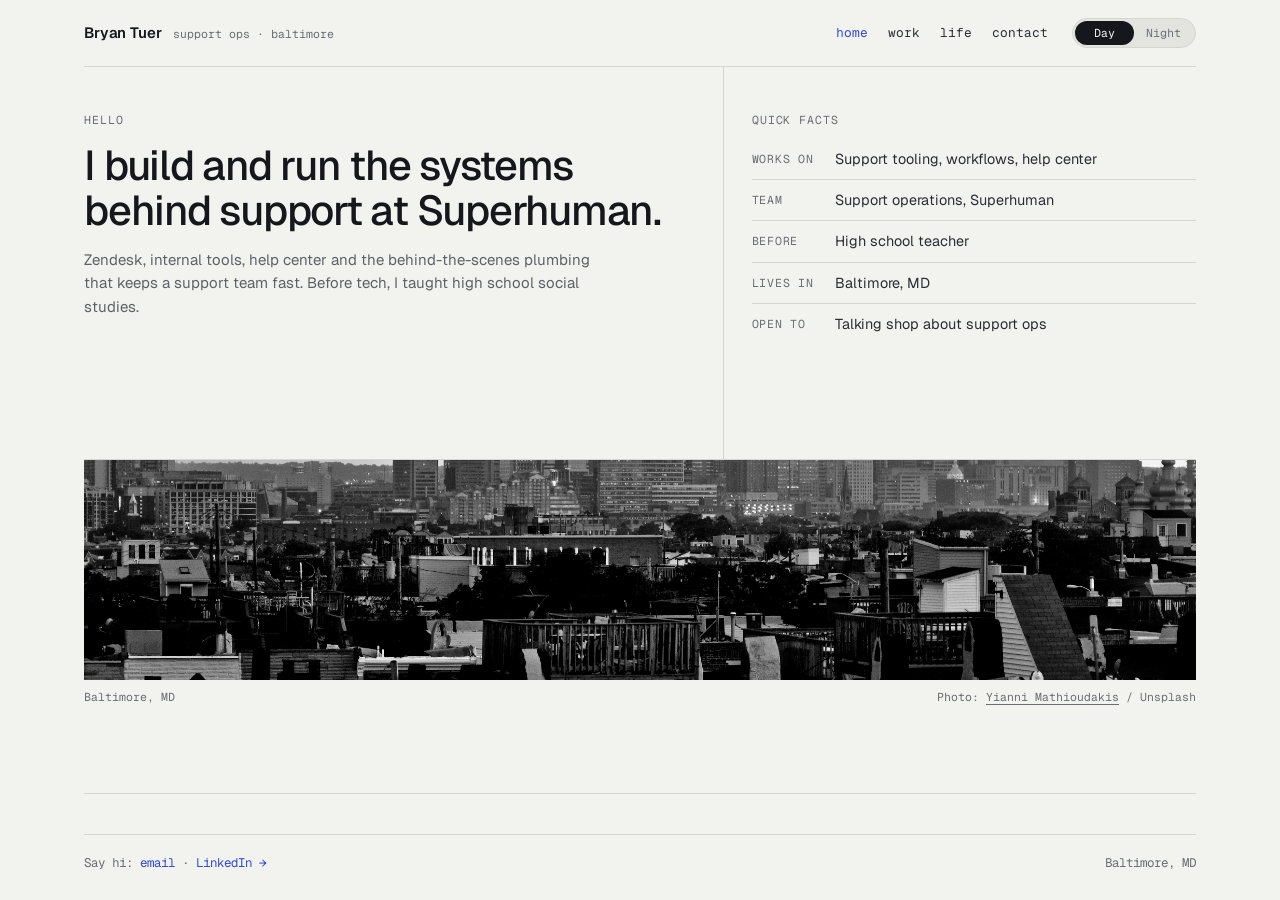
==== index.html @ c00c761a "Redesign site as switchable Day / Night looks Replace the Warm Ink look (cream/maroon/coral, frosted" ====
<!DOCTYPE html>
<html lang="en">
<head>
  <meta charset="UTF-8" />
  <meta name="viewport" content="width=device-width, initial-scale=1.0" />
  <title>Bryan Tuer · Support Operations at Superhuman</title>
  <meta name="description" content="Bryan Tuer builds and runs the systems behind customer support at Superhuman. Former high school teacher, based in Baltimore." />
  <link rel="canonical" href="https://bmtuer.com/" />

  <meta property="og:type" content="website" />
  <meta property="og:site_name" content="Bryan Tuer" />
  <meta property="og:url" content="https://bmtuer.com/" />
  <meta property="og:title" content="Bryan Tuer · Support Operations at Superhuman" />
  <meta property="og:description" content="Bryan Tuer builds and runs the systems behind customer support at Superhuman. Former high school teacher, based in Baltimore." />
  <meta property="og:image" content="https://bmtuer.com/assets/images/hero.jpg" />
  <meta name="twitter:card" content="summary_large_image" />

  <meta name="color-scheme" content="light dark" />
  <!-- Pick Day or Night before first paint: saved choice, else the OS setting. -->
  <script>
    (function () {
      var look = null;
      try { look = localStorage.getItem('bt-look'); } catch (e) {}
      if (look !== 'day' && look !== 'night') {
        look = window.matchMedia && matchMedia('(prefers-color-scheme: dark)').matches ? 'night' : 'day';
      }
      document.documentElement.setAttribute('data-look', look);
    })();
  </script>

  <link rel="icon" type="image/svg+xml" href="assets/favicon.svg" />
  <link rel="preconnect" href="https://fonts.googleapis.com" />
  <link rel="preconnect" href="https://fonts.gstatic.com" crossorigin />
  <link rel="stylesheet" href="https://fonts.googleapis.com/css2?family=Geist:wght@400;500;600&family=Geist+Mono:wght@400;500&family=JetBrains+Mono:wght@400;500;700&display=swap" />
  <link rel="stylesheet" href="css/style.css" />
</head>
<body>
  <div class="page">
    <header class="nav">
      <a class="brand" href="index.html">Bryan Tuer <small>support ops · baltimore</small></a>
      <div class="nav-right">
        <nav aria-label="Pages"><ul class="nav-links">
          <li><a href="index.html" class="nav-link" data-text="home" aria-current="page">home</a></li>
          <li><a href="work.html" class="nav-link" data-text="work">work</a></li>
          <li><a href="life.html" class="nav-link" data-text="life">life</a></li>
          <li><a href="contact.html" class="nav-link" data-text="contact">contact</a></li>
        </ul></nav>
        <button class="look-switch" type="button" role="switch" aria-checked="false" aria-label="Night look">
          <span class="look-day" aria-hidden="true">Day</span><span class="look-night" aria-hidden="true">Night</span>
        </button>
      </div>
    </header>

    <main class="hero">
      <div class="intro">
        <p class="label">Hello</p>
        <h1 class="statement">I build and run the systems behind support at Superhuman.<span class="cursor" aria-hidden="true"></span></h1>
        <p class="sub">Zendesk, internal tools, help center and the behind-the-scenes plumbing that keeps a support team fast. Before tech, I taught high school social studies.</p>
      </div>

      <section class="facts" aria-labelledby="facts-label">
        <h2 class="label" id="facts-label">Quick facts</h2>
        <dl>
          <dt>Works on</dt><dd>Support tooling, workflows, help center</dd>
          <dt>Team</dt><dd>Support operations, Superhuman</dd>
          <dt>Before</dt><dd>High school teacher</dd>
          <dt>Lives in</dt><dd>Baltimore, MD</dd>
          <dt>Open to</dt><dd>Talking shop about support ops</dd>
        </dl>
      </section>

      <figure class="hero-photo">
        <div class="pic">
          <img src="assets/images/hero.jpg" alt="Baltimore rowhomes and skyline at dusk" />
          <canvas class="dither" data-src="assets/images/hero.jpg" data-y="0.62" width="340" height="300" aria-hidden="true"></canvas>
        </div>
        <figcaption>
          <span>Baltimore, MD</span>
          <span>Photo: <a href="https://unsplash.com/photos/a-view-of-a-city-skyline-at-sunset-XRwb892hC5U" target="_blank" rel="noopener">Yianni Mathioudakis</a> / Unsplash</span>
        </figcaption>
      </figure>
    </main>

    <footer class="footer">
      <span>Say hi: <a href="mailto:bmtuer@gmail.com">email</a> · <a href="https://www.linkedin.com/in/bryantuer/" target="_blank" rel="noopener">LinkedIn →</a></span>
      <span>Baltimore, MD</span>
    </footer>
  </div>

  <script src="js/main.js"></script>
</body>
</html>
---- css/style.css ----
/* ═══════════════════════════════════════════════════════════════
   bmtuer.com — Day / Night

   One set of HTML, two looks, picked by `data-look` on <html>:
   - Day   (default): spec sheet. Geist, graphite on off-white,
                      hairline grid, cobalt accent, grayscale photos.
   - Night:           terminal look. JetBrains Mono, dark ground,
                      amber accent, bordered panels, dithered photos.

   The look is set before first paint by the inline script in each
   page's <head>, and flipped by the Day / Night switch (js/main.js).
   Everything reads from the tokens below; look-specific *structure*
   lives in the [data-look="night"] overrides next to each component.
   ═══════════════════════════════════════════════════════════════ */

/* ── Tokens: Day ── */
:root {
  --bg: #F2F2EF;
  --surface: transparent;   /* panel fill (Night only) */
  --ink: #15171C;           /* headings, strongest text */
  --text: #2A2D33;          /* body text */
  --soft: #5E6168;          /* secondary text */
  --mute: #6A6D74;          /* labels, metadata */
  --line: #D6D6D1;          /* hairlines, borders */
  --acc: #2F4BD8;           /* accent: links, current page, "current" chip */
  --acc-ink: #FFFFFF;       /* text on accent fills */
  --key: #6A6D74;           /* quick-facts keys */
  --chip: #E4E4DF;          /* chip/switch fill */
  --good: #2E9E5B;
  --bad: #C0392B;
  --photo-bg: #0B0C10;

  --f-display: 'Geist', system-ui, -apple-system, 'Segoe UI', sans-serif;
  --f-body: 'Geist', system-ui, -apple-system, 'Segoe UI', sans-serif;
  --f-mono: 'Geist Mono', ui-monospace, Menlo, Consolas, monospace;

  --radius: 0px;
  --gap: 0px;               /* grid gap: Day uses hairlines, Night uses space */
  --statement-weight: 500;
  --statement-track: -0.03em;
}

/* ── Tokens: Night ── */
:root[data-look="night"] {
  --bg: #0F1115;
  --surface: #151820;
  --ink: #F1F3F6;
  --text: #D5D9E0;
  --soft: #A3AAB6;
  --mute: #6F7682;
  --line: #262A33;
  --acc: #E8B04B;
  --acc-ink: #0F1115;
  --key: #86A8F4;
  --chip: #1E222B;
  --good: #6FCF97;
  --bad: #F08A7E;

  --f-display: 'JetBrains Mono', ui-monospace, Menlo, Consolas, monospace;
  --f-body: 'JetBrains Mono', ui-monospace, Menlo, Consolas, monospace;
  --f-mono: 'JetBrains Mono', ui-monospace, Menlo, Consolas, monospace;

  --radius: 4px;
  --gap: 12px;
  --statement-weight: 700;
  --statement-track: -0.02em;
  color-scheme: dark;
}

/* No-JS fallback: colors follow the OS setting (structure stays Day) */
@media (prefers-color-scheme: dark) {
  :root:not([data-look]) {
    --bg: #0F1115; --ink: #F1F3F6; --text: #D5D9E0; --soft: #A3AAB6; --mute: #6F7682;
    --line: #262A33; --acc: #E8B04B; --chip: #1E222B;
    color-scheme: dark;
  }
}

/* ── Page transitions (cross-document View Transitions) ── */
@view-transition { navigation: auto; }

::view-transition-group(*) {
  animation-duration: 0.5s;
  animation-timing-function: cubic-bezier(0.4, 0, 0.2, 1);
}
::view-transition-old(*),
::view-transition-new(*) {
  animation-duration: 0.4s;
  height: 100%;
  object-fit: cover;
}

/* ── Reset ── */
*, *::before, *::after { margin: 0; padding: 0; box-sizing: border-box; }

html { font-size: 16px; -webkit-text-size-adjust: 100%; }

body {
  background: var(--bg);
  color: var(--text);
  font-family: var(--f-body);
  font-size: 15px;
  line-height: 1.55;
  -webkit-font-smoothing: antialiased;
}

a { color: inherit; }
img { max-width: 100%; display: block; }
button, input, textarea { font: inherit; color: inherit; }
:focus-visible { outline: 2px solid var(--acc); outline-offset: 2px; }

/* ── Page shell ── */
.page {
  max-width: 1160px;
  min-height: 100vh;
  margin: 0 auto;
  padding-inline: 24px;
  display: flex;
  flex-direction: column;
}
.page > main { flex: 1; }

/* ── Labels (section eyebrows) ── */
.label {
  font-family: var(--f-mono);
  font-size: 0.72rem;
  font-weight: 400;
  text-transform: uppercase;
  letter-spacing: 0.08em;
  color: var(--mute);
  display: flex;
  align-items: center;
  gap: 8px;
}
.label .meta { text-transform: none; letter-spacing: 0.02em; }
[data-look="night"] .label { color: var(--acc); }
[data-look="night"] .label::before { content: ''; width: 7px; height: 7px; background: var(--acc); flex: none; }
[data-look="night"] .label .meta { color: var(--mute); }

/* ── Nav ── */
.nav {
  display: flex;
  align-items: center;
  justify-content: space-between;
  gap: 12px 16px;
  flex-wrap: wrap;
  padding-block: 18px;
  border-bottom: 1px solid var(--line);
  view-transition-name: nav;
}
.brand {
  font-family: var(--f-display);
  font-weight: 600;
  color: var(--ink);
  text-decoration: none;
  letter-spacing: -0.01em;
  white-space: nowrap;
}
.brand small {
  font-family: var(--f-mono);
  font-weight: 400;
  font-size: 0.72rem;
  color: var(--mute);
  margin-left: 8px;
  letter-spacing: 0;
}
.nav-right { display: flex; align-items: center; gap: 12px 24px; flex-wrap: wrap; }
.nav-links { display: flex; gap: 20px; list-style: none; font-family: var(--f-mono); font-size: 0.8rem; }
.nav-link { text-decoration: none; color: var(--text); }
.nav-link:hover { color: var(--acc); }
.nav-link[aria-current] { color: var(--acc); }
[data-look="night"] .nav-link { color: var(--mute); }
[data-look="night"] .nav-link:hover,
[data-look="night"] .nav-link[aria-current] { color: var(--acc); }
[data-look="night"] .nav-link[aria-current]::before { content: '> '; }

/* Day / Night switch */
.look-switch {
  position: relative;
  display: inline-grid;
  grid-template-columns: 1fr 1fr;
  border: 1px solid var(--line);
  border-radius: 999px;
  padding: 2px;
  background: var(--chip);
  font-family: var(--f-mono);
  font-size: 0.72rem;
  color: var(--mute);
  cursor: pointer;
}
.look-switch span { position: relative; z-index: 1; padding: 3px 12px; text-align: center; transition: color 0.25s ease; }
.look-switch::before {
  content: '';
  position: absolute;
  top: 2px;
  bottom: 2px;
  left: 2px;
  width: calc(50% - 2px);
  border-radius: 999px;
  background: var(--ink);
  transition: transform 0.35s cubic-bezier(0.4, 0, 0.2, 1), background 0.35s ease;
}
[data-look="night"] .look-switch::before { transform: translateX(100%); background: var(--acc); }
:root:not([data-look="night"]) .look-switch .look-day { color: var(--bg); }
[data-look="night"] .look-switch .look-night { color: var(--acc-ink); }

/* ── Shared type ── */
.statement {
  font-family: var(--f-display);
  font-size: clamp(1.6rem, 3.3vw, 2.6rem);
  line-height: 1.1;
  font-weight: var(--statement-weight);
  letter-spacing: var(--statement-track);
  color: var(--ink);
  text-wrap: balance;
}
.lede {
  font-family: var(--f-display);
  font-size: clamp(1.25rem, 2.4vw, 1.75rem);
  line-height: 1.2;
  font-weight: var(--statement-weight);
  letter-spacing: var(--statement-track);
  color: var(--ink);
  max-width: 34ch;
  text-wrap: balance;
}
.sub { color: var(--soft); max-width: 52ch; }

/* Blinking cursor: Night only */
.cursor {
  display: none;
  width: 0.55em;
  height: 0.9em;
  background: var(--acc);
  vertical-align: -0.08em;
  margin-left: 6px;
  animation: blink 1.1s steps(1) infinite;
}
[data-look="night"] .cursor { display: inline-block; }
@keyframes blink { 50% { opacity: 0; } }

/* ── Inner page header ── */
.page-head { padding-block: 40px 28px; display: grid; gap: 12px; }

/* ── Photos: grayscale (Day) / dithered (Night), real on hover ── */
.pic { position: relative; overflow: hidden; background: var(--photo-bg); aspect-ratio: 4 / 3; }
.pic img,
.pic canvas {
  position: absolute;
  inset: 0;
  width: 100%;
  height: 100%;
  object-fit: cover;
}
.pic img { filter: grayscale(1) contrast(1.05); transition: filter 0.3s ease; }
.pic canvas { image-rendering: pixelated; opacity: 0; transition: opacity 0.35s ease; }
.reveal:hover .pic img,
.reveal:focus-visible .pic img { filter: none; }
[data-look="night"] .pic img { filter: none; }
[data-look="night"] .pic canvas { opacity: 1; }
[data-look="night"] .reveal:hover .pic canvas,
[data-look="night"] .reveal:focus-visible .pic canvas { opacity: 0; }

/* ═══════════ Home ═══════════ */
.hero {
  display: grid;
  grid-template-columns: 1.35fr 1fr;
  grid-template-areas: "intro facts" "photo photo";
  border-bottom: 1px solid var(--line);
}
[data-look="night"] .hero {
  grid-template-columns: 1.1fr 1fr;
  grid-template-areas: "intro photo" "facts photo";
  grid-template-rows: auto 1fr; /* intro hugs its content; facts sits right under it */
}

.intro {
  grid-area: intro;
  padding: 44px 28px 36px 0;
  display: grid;
  gap: 14px;
  align-content: start;
  view-transition-name: intro;
}
[data-look="night"] .intro { padding: 40px 28px 12px 0; }

.facts {
  grid-area: facts;
  padding: 44px 0 36px 28px;
  border-left: 1px solid var(--line);
  display: grid;
  gap: 10px;
  align-content: start;
  view-transition-name: facts;
}
[data-look="night"] .facts { border-left: 0; padding: 12px 28px 40px 0; }

.facts dl { display: grid; grid-template-columns: max-content 1fr; font-size: 0.9rem; }
.facts dt,
.facts dd { padding: 9px 0; border-bottom: 1px solid var(--line); }
.facts dt {
  font-family: var(--f-mono);
  font-size: 0.72rem;
  text-transform: uppercase;
  letter-spacing: 0.06em;
  color: var(--key);
  padding-right: 22px;
  padding-top: 11px;
}
.facts dd { color: var(--text); }
.facts dt:last-of-type,
.facts dd:last-of-type { border-bottom: 0; }
[data-look="night"] .facts dl { gap: 3px 18px; }
[data-look="night"] .facts dt,
[data-look="night"] .facts dd { border: 0; padding: 0; }
[data-look="night"] .facts dt { text-transform: none; font-size: 0.9rem; letter-spacing: 0; }
[data-look="night"] .facts dd { color: var(--soft); }

.hero-photo {
  grid-area: photo;
  border-top: 1px solid var(--line);
  view-transition-name: photo;
}
.hero-photo .pic { aspect-ratio: auto; height: 220px; }
.hero-photo .pic img,
.hero-photo .pic canvas { object-position: center 62%; }
.hero-photo figcaption {
  display: flex;
  justify-content: space-between;
  gap: 4px 12px;
  flex-wrap: wrap;
  padding: 8px 0;
  font-family: var(--f-mono);
  font-size: 0.72rem;
  color: var(--mute);
}
.hero-photo figcaption a { color: inherit; text-underline-offset: 3px; }
[data-look="night"] .hero-photo {
  border-top: 0;
  border-left: 1px solid var(--line);
  display: flex;
  flex-direction: column;
}
[data-look="night"] .hero-photo .pic { height: auto; flex: 1; min-height: 320px; }
[data-look="night"] .hero-photo figcaption { padding: 8px 12px; }

/* ═══════════ Work ═══════════ */
.track {
  display: grid;
  grid-auto-flow: column;
  grid-auto-columns: minmax(220px, 1fr);
  gap: var(--gap);
  overflow-x: auto;
  scrollbar-width: thin;
  scrollbar-color: var(--line) transparent;
  border-top: 1px solid var(--line);
  border-bottom: 1px solid var(--line);
  cursor: grab;
}
.track.is-dragging { cursor: grabbing; user-select: none; }
[data-look="night"] .track { border: 0; padding-bottom: 6px; }

.job {
  padding: 18px 20px 24px;
  border-right: 1px solid var(--line);
  display: grid;
  gap: 4px;
  align-content: start;
}
.job:first-child { padding-left: 0; }
.job:last-child { border-right: 0; }
.job header {
  display: flex;
  align-items: center;
  gap: 8px;
  font-family: var(--f-mono);
  font-size: 0.75rem;
  color: var(--mute);
  font-variant-numeric: tabular-nums;
  margin-bottom: 4px;
}
.job .now { color: var(--acc); border: 1px solid currentColor; border-radius: 3px; padding: 0 5px; font-size: 0.68rem; }
.job h2 { font-family: var(--f-display); font-weight: 500; font-size: 1rem; line-height: 1.28; color: var(--ink); }
.job .co { font-size: 0.8rem; color: var(--mute); }
.job p { margin-top: 4px; font-size: 0.86rem; color: var(--soft); line-height: 1.5; }

[data-look="night"] .job { padding: 0; gap: 0; border: 1px solid var(--line); border-radius: var(--radius); background: var(--surface); }
[data-look="night"] .job header { justify-content: space-between; padding: 6px 10px; border-bottom: 1px solid var(--line); margin: 0; }
[data-look="night"] .job .yr { color: var(--acc); }
[data-look="night"] .job .now { color: var(--good); border: 0; padding: 0; }
[data-look="night"] .job .now::before { content: '● '; }
[data-look="night"] .job h2 { padding: 10px 12px 0; font-size: 0.92rem; }
[data-look="night"] .job .co { padding: 2px 12px 0; color: var(--key); font-size: 0.78rem; }
[data-look="night"] .job p { padding: 6px 12px 14px; font-size: 0.8rem; }

/* ═══════════ Life ═══════════ */
.life-grid {
  display: grid;
  grid-template-columns: repeat(4, 1fr);
  /* Day: the 1px gap over a line-colored background draws the hairlines,
     so borders never depend on which cell ends a row. */
  gap: 1px;
  background: var(--line);
  border-block: 1px solid var(--line);
}
[data-look="night"] .life-grid { gap: var(--gap); background: transparent; border: 0; }

.cell { display: flex; flex-direction: column; background: var(--bg); }
.cell.wide { grid-column: span 2; }
[data-look="night"] .cell { background: var(--surface); border: 1px solid var(--line); border-radius: var(--radius); overflow: hidden; }

.pic-pair { display: grid; grid-template-columns: 1fr 1fr; gap: 1px; background: var(--line); }
[data-look="night"] .pic-pair { gap: var(--gap); background: transparent; }
.cell-text { padding: 12px 16px 16px; }
.cell h2 { font-family: var(--f-display); font-size: 0.95rem; font-weight: 500; color: var(--ink); }
.cell p { margin-top: 2px; font-size: 0.82rem; color: var(--soft); }
.cell-link { display: inline-block; margin-top: 6px; color: var(--acc); text-decoration: none; font-family: var(--f-mono); font-size: 0.76rem; }
.cell-link:hover { text-decoration: underline; text-underline-offset: 3px; }
.chips { list-style: none; display: flex; flex-wrap: wrap; gap: 4px 6px; margin-top: 8px; }
.chips li { font-family: var(--f-mono); font-size: 0.72rem; background: var(--chip); color: var(--text); padding: 1px 7px; border-radius: 3px; }

/* ═══════════ Contact ═══════════ */
.contact { display: grid; grid-template-columns: 1fr 1.3fr; gap: 0 48px; border-top: 1px solid var(--line); padding-top: 28px; }
[data-look="night"] .contact { border-top: 0; padding-top: 0; }

.direct { display: grid; gap: 10px; align-content: start; }
.direct ul { list-style: none; }
.direct a {
  display: flex;
  justify-content: space-between;
  align-items: baseline;
  gap: 12px;
  padding: 12px 0;
  border-bottom: 1px solid var(--line);
  text-decoration: none;
  color: var(--ink);
}
.direct a span { font-family: var(--f-mono); font-size: 0.78rem; color: var(--mute); overflow-wrap: anywhere; text-align: right; }
.direct a:hover span { color: var(--acc); }

.sec-label { margin-bottom: 14px; }
.note-form { display: grid; gap: 14px; align-content: start; }
.field { display: grid; gap: 6px; }
.field label { font-family: var(--f-mono); font-size: 0.72rem; text-transform: uppercase; letter-spacing: 0.06em; color: var(--key); }
[data-look="night"] .field label { text-transform: none; letter-spacing: 0; font-size: 0.82rem; }
.field input,
.field textarea {
  width: 100%;
  padding: 10px 12px;
  background: transparent;
  border: 1px solid var(--line);
  border-radius: var(--radius);
  color: var(--ink);
  font-size: 0.92rem;
}
.field textarea { resize: vertical; min-height: 120px; }
.field input::placeholder,
.field textarea::placeholder { color: var(--mute); }
.field input:focus,
.field textarea:focus { outline: none; border-color: var(--acc); }
[data-look="night"] .field input,
[data-look="night"] .field textarea { background: var(--surface); }

.btn {
  justify-self: start;
  padding: 10px 18px;
  border: 0;
  border-radius: var(--radius);
  background: var(--ink);
  color: var(--bg);
  font-family: var(--f-mono);
  font-size: 0.82rem;
  cursor: pointer;
  transition: transform 0.15s ease;
}
.btn:hover { transform: translateY(-1px); }
[data-look="night"] .btn { background: var(--acc); color: var(--acc-ink); }

/* Toast (contact form result) */
.toast {
  position: fixed;
  left: 50%;
  bottom: 24px;
  transform: translate(-50%, 12px);
  max-width: calc(100% - 32px);
  padding: 10px 16px;
  border: 1px solid var(--line);
  border-left: 3px solid var(--good);
  border-radius: var(--radius);
  background: var(--bg);
  color: var(--ink);
  font-family: var(--f-mono);
  font-size: 0.82rem;
  box-shadow: 0 8px 24px rgba(0, 0, 0, 0.18);
  opacity: 0;
  transition: opacity 0.25s ease, transform 0.25s ease;
  z-index: 50;
}
.toast-error { border-left-color: var(--bad); }
.toast-visible { opacity: 1; transform: translate(-50%, 0); }

/* ── Section heads (Home/Life secondary sections) ── */
.sec-head { padding-block: 28px 14px; }

/* ── Footer ── */
.footer {
  display: flex;
  justify-content: space-between;
  gap: 8px 16px;
  flex-wrap: wrap;
  margin-top: 40px;
  padding-block: 18px 28px;
  border-top: 1px solid var(--line);
  font-family: var(--f-mono);
  font-size: 0.78rem;
  color: var(--mute);
}
.footer a { color: var(--acc); text-decoration: none; }
.footer a:hover { text-decoration: underline; text-underline-offset: 3px; }

/* ═══════════ Responsive ═══════════ */
@media (max-width: 760px) {
  .page { padding-inline: 16px; }

  /* Nav: name + switch on one row, page links on the next */
  .nav-right { display: contents; }
  .look-switch { order: 2; }
  .nav nav { order: 3; width: 100%; }

  .hero,
  [data-look="night"] .hero { grid-template-columns: 1fr; grid-template-rows: none; grid-template-areas: "intro" "facts" "photo"; }
  .intro,
  [data-look="night"] .intro { padding: 28px 0 16px; }
  .facts,
  [data-look="night"] .facts { border-left: 0; padding: 0 0 24px; }
  [data-look="night"] .hero-photo { border-left: 0; }
  [data-look="night"] .hero-photo .pic { min-height: 240px; }
  [data-look="night"] .hero-photo figcaption { padding-inline: 0; }

  .page-head { padding-block: 28px 20px; }

  .life-grid { grid-template-columns: 1fr 1fr; }

  .contact { grid-template-columns: 1fr; gap: 32px; }
}

@media (max-width: 420px) {
  .brand small { display: none; }
  .nav-links { gap: 14px; }
}

@media (prefers-reduced-motion: reduce) {
  .cursor { animation: none; }
  .pic img, .pic canvas, .look-switch::before, .look-switch span, .btn, .toast { transition: none; }
  ::view-transition-group(*),
  ::view-transition-old(*),
  ::view-transition-new(*) { animation: none !important; }
}
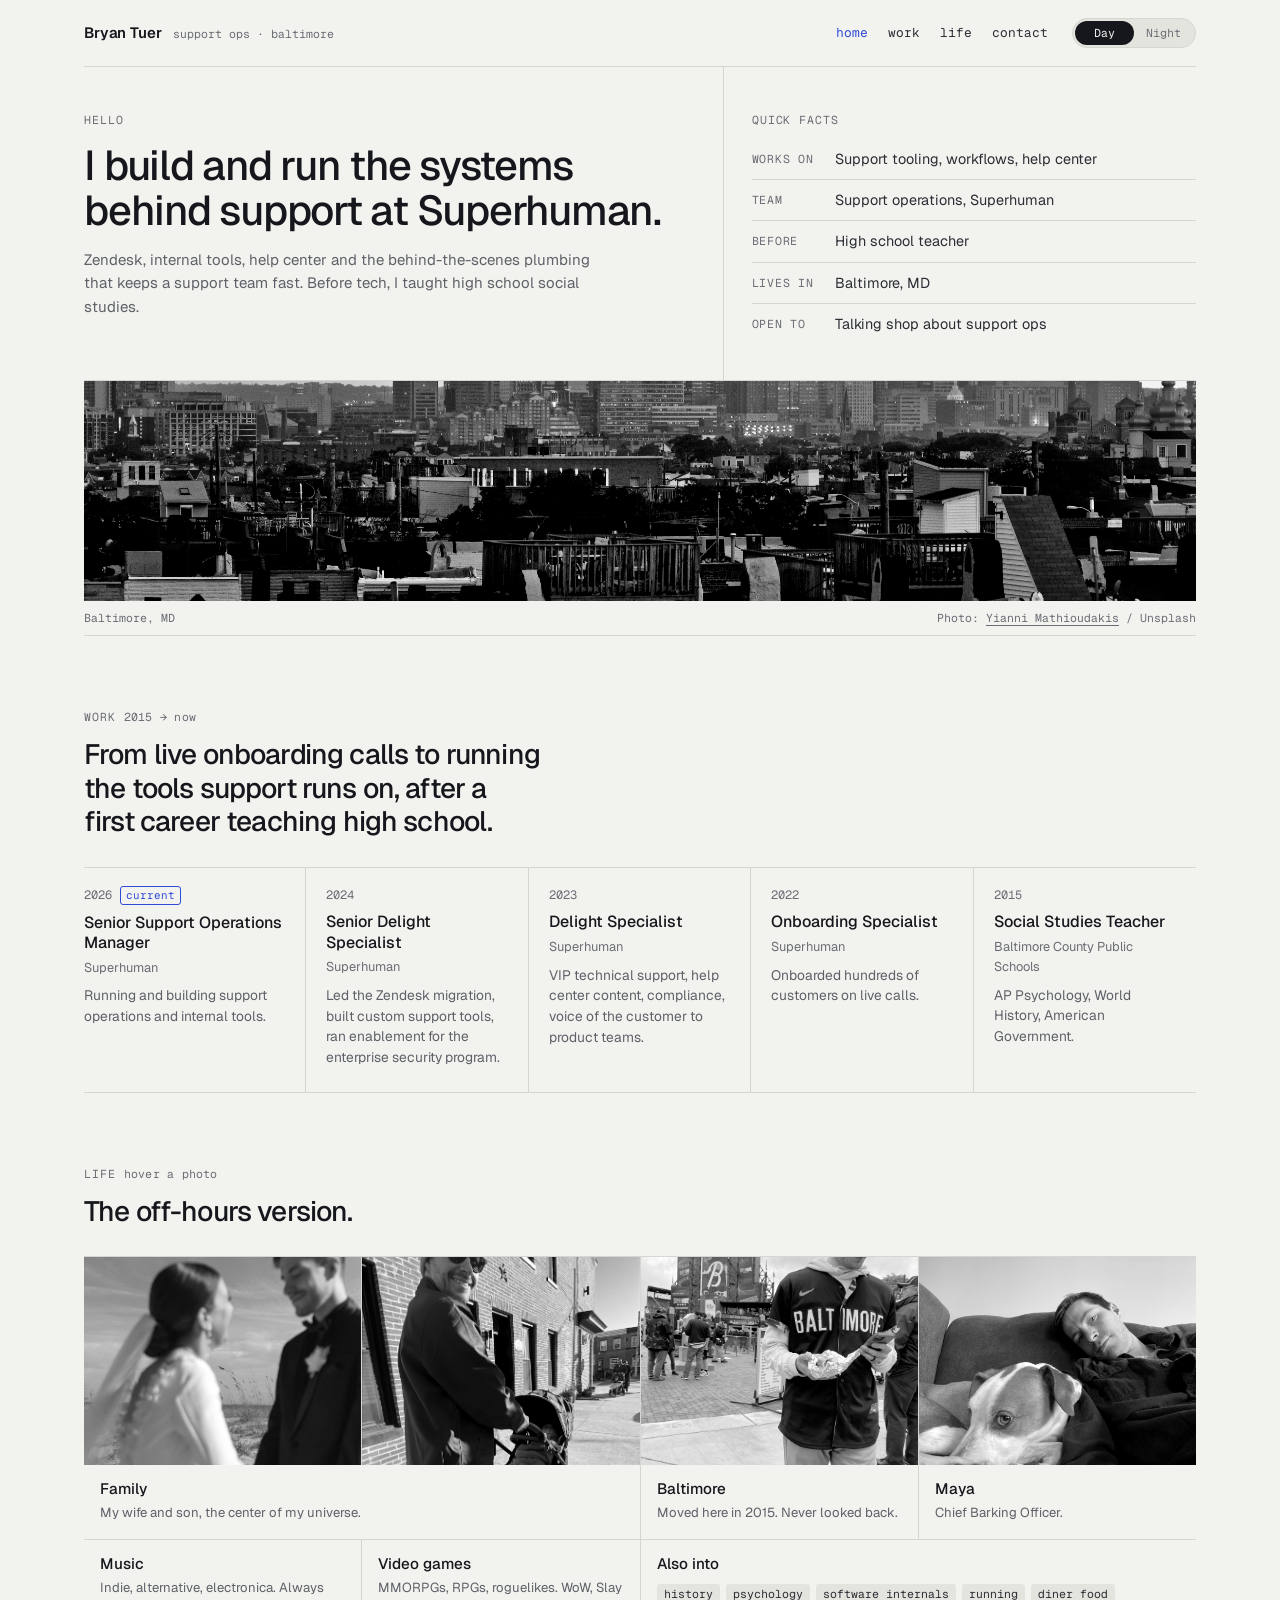
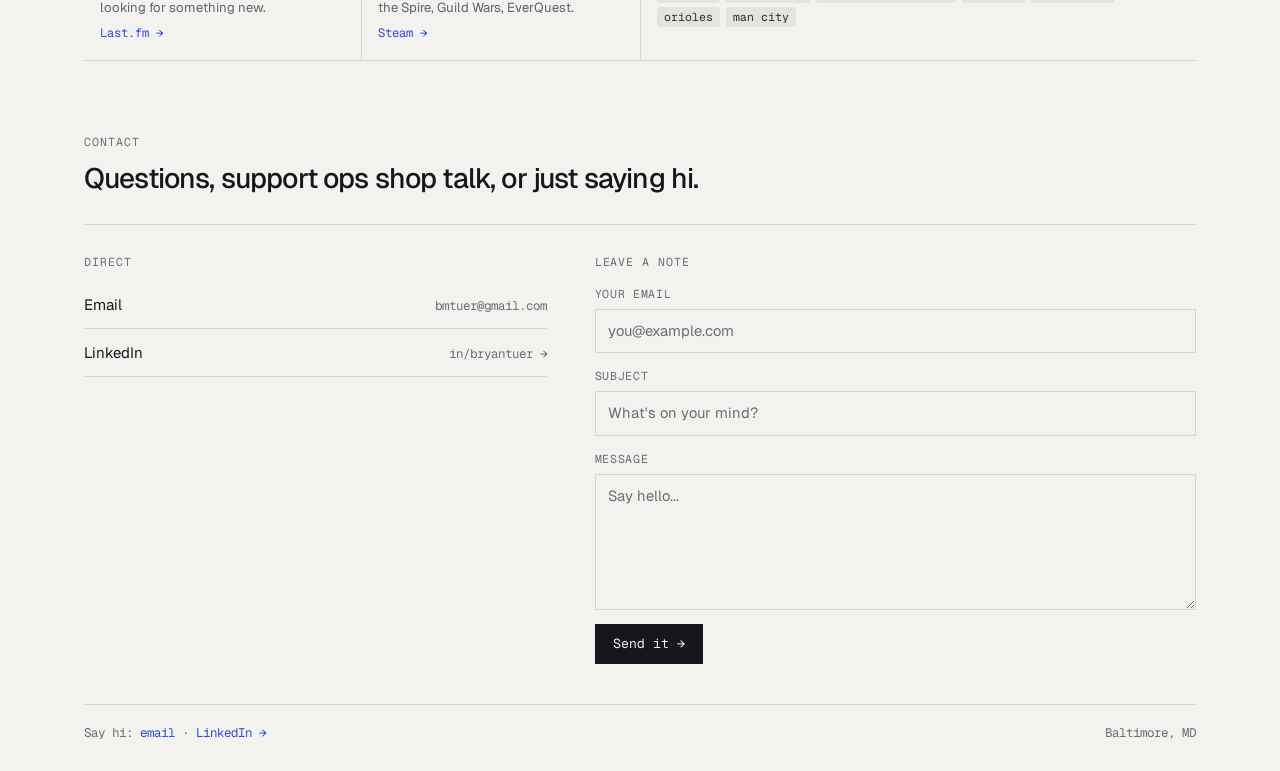
==== commit 31ff7579: "Collapse the site into a single page Work, Life and Contact become sections of index.html, reached f" ====
--- a/index.html
+++ b/index.html
@@ -4,14 +4,14 @@
   <meta charset="UTF-8" />
   <meta name="viewport" content="width=device-width, initial-scale=1.0" />
   <title>Bryan Tuer · Support Operations at Superhuman</title>
-  <meta name="description" content="Bryan Tuer builds and runs the systems behind customer support at Superhuman. Former high school teacher, based in Baltimore." />
+  <meta name="description" content="Bryan Tuer builds and runs the systems behind customer support at Superhuman. Former high school teacher, based in Baltimore. Work history, life outside work, and how to get in touch." />
   <link rel="canonical" href="https://bmtuer.com/" />
 
   <meta property="og:type" content="website" />
   <meta property="og:site_name" content="Bryan Tuer" />
   <meta property="og:url" content="https://bmtuer.com/" />
   <meta property="og:title" content="Bryan Tuer · Support Operations at Superhuman" />
-  <meta property="og:description" content="Bryan Tuer builds and runs the systems behind customer support at Superhuman. Former high school teacher, based in Baltimore." />
+  <meta property="og:description" content="Bryan Tuer builds and runs the systems behind customer support at Superhuman. Former high school teacher, based in Baltimore. Work history, life outside work, and how to get in touch." />
   <meta property="og:image" content="https://bmtuer.com/assets/images/hero.jpg" />
   <meta name="twitter:card" content="summary_large_image" />
 
@@ -37,13 +37,13 @@
 <body>
   <div class="page">
     <header class="nav">
-      <a class="brand" href="index.html">Bryan Tuer <small>support ops · baltimore</small></a>
+      <a class="brand" href="#top">Bryan Tuer <small>support ops · baltimore</small></a>
       <div class="nav-right">
         <nav aria-label="Pages"><ul class="nav-links">
-          <li><a href="index.html" class="nav-link" data-text="home" aria-current="page">home</a></li>
-          <li><a href="work.html" class="nav-link" data-text="work">work</a></li>
-          <li><a href="life.html" class="nav-link" data-text="life">life</a></li>
-          <li><a href="contact.html" class="nav-link" data-text="contact">contact</a></li>
+          <li><a href="#top" class="nav-link" data-text="home">home</a></li>
+          <li><a href="#work" class="nav-link" data-text="work">work</a></li>
+          <li><a href="#life" class="nav-link" data-text="life">life</a></li>
+          <li><a href="#contact" class="nav-link" data-text="contact">contact</a></li>
         </ul></nav>
         <button class="look-switch" type="button" role="switch" aria-checked="false" aria-label="Night look">
           <span class="look-day" aria-hidden="true">Day</span><span class="look-night" aria-hidden="true">Night</span>
@@ -51,34 +51,145 @@
       </div>
     </header>
 
-    <main class="hero">
-      <div class="intro">
-        <p class="label">Hello</p>
-        <h1 class="statement">I build and run the systems behind support at Superhuman.<span class="cursor" aria-hidden="true"></span></h1>
-        <p class="sub">Zendesk, internal tools, help center and the behind-the-scenes plumbing that keeps a support team fast. Before tech, I taught high school social studies.</p>
-      </div>
-
-      <section class="facts" aria-labelledby="facts-label">
-        <h2 class="label" id="facts-label">Quick facts</h2>
-        <dl>
-          <dt>Works on</dt><dd>Support tooling, workflows, help center</dd>
-          <dt>Team</dt><dd>Support operations, Superhuman</dd>
-          <dt>Before</dt><dd>High school teacher</dd>
-          <dt>Lives in</dt><dd>Baltimore, MD</dd>
-          <dt>Open to</dt><dd>Talking shop about support ops</dd>
-        </dl>
-      </section>
-
-      <figure class="hero-photo">
-        <div class="pic">
-          <img src="assets/images/hero.jpg" alt="Baltimore rowhomes and skyline at dusk" />
-          <canvas class="dither" data-src="assets/images/hero.jpg" data-y="0.62" width="340" height="300" aria-hidden="true"></canvas>
-        </div>
-        <figcaption>
-          <span>Baltimore, MD</span>
-          <span>Photo: <a href="https://unsplash.com/photos/a-view-of-a-city-skyline-at-sunset-XRwb892hC5U" target="_blank" rel="noopener">Yianni Mathioudakis</a> / Unsplash</span>
-        </figcaption>
-      </figure>
+    <main>
+      <section class="hero" id="top" aria-label="Intro">
+        <div class="intro">
+          <p class="label">Hello</p>
+          <h1 class="statement">I build and run the systems behind support at Superhuman.<span class="cursor" aria-hidden="true"></span></h1>
+          <p class="sub">Zendesk, internal tools, help center and the behind-the-scenes plumbing that keeps a support team fast. Before tech, I taught high school social studies.</p>
+        </div>
+
+        <div class="facts">
+          <h2 class="label">Quick facts</h2>
+          <dl>
+            <dt>Works on</dt><dd>Support tooling, workflows, help center</dd>
+            <dt>Team</dt><dd>Support operations, Superhuman</dd>
+            <dt>Before</dt><dd>High school teacher</dd>
+            <dt>Lives in</dt><dd>Baltimore, MD</dd>
+            <dt>Open to</dt><dd>Talking shop about support ops</dd>
+          </dl>
+        </div>
+
+        <figure class="hero-photo">
+          <div class="pic">
+            <img src="assets/images/hero.jpg" alt="Baltimore rowhomes and skyline at dusk" />
+            <canvas class="dither" data-src="assets/images/hero.jpg" data-y="0.62" width="340" height="300" aria-hidden="true"></canvas>
+          </div>
+          <figcaption>
+            <span>Baltimore, MD</span>
+            <span>Photo: <a href="https://unsplash.com/photos/a-view-of-a-city-skyline-at-sunset-XRwb892hC5U" target="_blank" rel="noopener">Yianni Mathioudakis</a> / Unsplash</span>
+          </figcaption>
+        </figure>
+      </section>
+
+      <section class="section" id="work" aria-labelledby="work-title">
+        <div class="section-head">
+          <p class="label">Work <span class="meta">2015 → now</span></p>
+          <h2 class="lede" id="work-title">From live onboarding calls to running the tools support runs on, after a first career teaching high school.</h2>
+        </div>
+        <div class="track">
+          <article class="job">
+            <header><span class="yr">2026</span><span class="now">current</span></header>
+            <h3>Senior Support Operations Manager</h3>
+            <span class="co">Superhuman</span>
+            <p>Running and building support operations and internal tools.</p>
+          </article>
+          <article class="job">
+            <header><span class="yr">2024</span></header>
+            <h3>Senior Delight Specialist</h3>
+            <span class="co">Superhuman</span>
+            <p>Led the Zendesk migration, built custom support tools, ran enablement for the enterprise security program.</p>
+          </article>
+          <article class="job">
+            <header><span class="yr">2023</span></header>
+            <h3>Delight Specialist</h3>
+            <span class="co">Superhuman</span>
+            <p>VIP technical support, help center content, compliance, voice of the customer to product teams.</p>
+          </article>
+          <article class="job">
+            <header><span class="yr">2022</span></header>
+            <h3>Onboarding Specialist</h3>
+            <span class="co">Superhuman</span>
+            <p>Onboarded hundreds of customers on live calls.</p>
+          </article>
+          <article class="job">
+            <header><span class="yr">2015</span></header>
+            <h3>Social Studies Teacher</h3>
+            <span class="co">Baltimore County Public Schools</span>
+            <p>AP Psychology, World History, American Government.</p>
+          </article>
+        </div>
+      </section>
+
+      <section class="section" id="life" aria-labelledby="life-title">
+        <div class="section-head">
+          <p class="label">Life <span class="meta">hover a photo</span></p>
+          <h2 class="lede" id="life-title">The off-hours version.</h2>
+        </div>
+        <div class="life-grid">
+          <div class="cell wide reveal" tabindex="0">
+            <div class="pic-pair">
+              <div class="pic"><img src="assets/images/family.jpg" alt="Bryan and his wife" loading="lazy" style="object-position: center 40%;" /><canvas class="dither" data-src="assets/images/family.jpg" data-y="0.4" width="120" height="90" aria-hidden="true"></canvas></div>
+              <div class="pic"><img src="assets/images/son.jpg" alt="Bryan's son" loading="lazy" style="object-position: center 30%;" /><canvas class="dither" data-src="assets/images/son.jpg" data-y="0.3" width="120" height="90" aria-hidden="true"></canvas></div>
+            </div>
+            <div class="cell-text"><h3>Family</h3><p>My wife and son, the center of my universe.</p></div>
+          </div>
+          <div class="cell reveal" tabindex="0">
+            <div class="pic"><img src="assets/images/baltimore.jpg" alt="Bryan in Baltimore" loading="lazy" /><canvas class="dither" data-src="assets/images/baltimore.jpg" width="120" height="90" aria-hidden="true"></canvas></div>
+            <div class="cell-text"><h3>Baltimore</h3><p>Moved here in 2015. Never looked back.</p></div>
+          </div>
+          <div class="cell reveal" tabindex="0">
+            <div class="pic"><img src="assets/images/dog.jpg" alt="Maya the dog" loading="lazy" style="object-position: 25% 70%;" /><canvas class="dither" data-src="assets/images/dog.jpg" data-x="0.25" data-y="0.7" width="120" height="90" aria-hidden="true"></canvas></div>
+            <div class="cell-text"><h3>Maya</h3><p>Chief Barking Officer.</p></div>
+          </div>
+          <div class="cell">
+            <div class="cell-text"><h3>Music</h3><p>Indie, alternative, electronica. Always looking for something new.</p><a class="cell-link" href="https://www.last.fm/user/terribad" target="_blank" rel="noopener">Last.fm →</a></div>
+          </div>
+          <div class="cell">
+            <div class="cell-text"><h3>Video games</h3><p>MMORPGs, RPGs, roguelikes. WoW, Slay the Spire, Guild Wars, EverQuest.</p><a class="cell-link" href="https://steamcommunity.com/id/fluxist" target="_blank" rel="noopener">Steam →</a></div>
+          </div>
+          <div class="cell wide">
+            <div class="cell-text"><h3>Also into</h3>
+              <ul class="chips"><li>history</li><li>psychology</li><li>software internals</li><li>running</li><li>diner food</li><li>orioles</li><li>man city</li></ul>
+            </div>
+          </div>
+        </div>
+      </section>
+
+      <section class="section" id="contact" aria-labelledby="contact-title">
+        <div class="section-head">
+          <p class="label">Contact</p>
+          <h2 class="lede" id="contact-title">Questions, support ops shop talk, or just saying hi.</h2>
+        </div>
+        <div class="contact">
+          <div class="direct">
+            <h3 class="label">Direct</h3>
+            <ul>
+              <li><a href="mailto:bmtuer@gmail.com">Email <span>bmtuer@gmail.com</span></a></li>
+              <li><a href="https://www.linkedin.com/in/bryantuer/" target="_blank" rel="noopener">LinkedIn <span>in/bryantuer →</span></a></li>
+            </ul>
+          </div>
+
+          <div>
+            <h3 class="label sec-label">Leave a note</h3>
+            <form class="note-form" action="https://formspree.io/f/xdawbdeq" method="POST">
+              <div class="field">
+                <label for="email">Your email</label>
+                <input type="email" id="email" name="email" placeholder="you@example.com" autocomplete="email" required />
+              </div>
+              <div class="field">
+                <label for="subject">Subject</label>
+                <input type="text" id="subject" name="subject" placeholder="What's on your mind?" required />
+              </div>
+              <div class="field">
+                <label for="message">Message</label>
+                <textarea id="message" name="message" rows="5" placeholder="Say hello..." required></textarea>
+              </div>
+              <button type="submit" class="btn">Send it →</button>
+            </form>
+          </div>
+        </div>
+      </section>
     </main>
 
     <footer class="footer">
--- a/css/style.css
+++ b/css/style.css
@@ -76,9 +76,7 @@
   }
 }
 
-/* ── Page transitions (cross-document View Transitions) ── */
-@view-transition { navigation: auto; }
-
+/* ── Look-switch transition (View Transitions API, see js/main.js) ── */
 ::view-transition-group(*) {
   animation-duration: 0.5s;
   animation-timing-function: cubic-bezier(0.4, 0, 0.2, 1);
@@ -93,7 +91,14 @@
 /* ── Reset ── */
 *, *::before, *::after { margin: 0; padding: 0; box-sizing: border-box; }
 
-html { font-size: 16px; -webkit-text-size-adjust: 100%; }
+html {
+  font-size: 16px;
+  -webkit-text-size-adjust: 100%;
+  scroll-behavior: smooth;
+  /* Jump targets are sections whose top padding (72px) sits under the sticky
+     nav (~67px), so a small offset lands the label ~24px below the nav. */
+  scroll-padding-top: 20px;
+}
 
 body {
   background: var(--bg);
@@ -146,6 +151,10 @@
   flex-wrap: wrap;
   padding-block: 18px;
   border-bottom: 1px solid var(--line);
+  position: sticky;
+  top: 0;
+  z-index: 20;
+  background: var(--bg);
   view-transition-name: nav;
 }
 .brand {
@@ -239,8 +248,9 @@
 [data-look="night"] .cursor { display: inline-block; }
 @keyframes blink { 50% { opacity: 0; } }
 
-/* ── Inner page header ── */
-.page-head { padding-block: 40px 28px; display: grid; gap: 12px; }
+/* ── Sections (Work / Life / Contact) ── */
+.section { padding-top: 72px; }
+.section-head { padding-bottom: 28px; display: grid; gap: 12px; }
 
 /* ── Photos: grayscale (Day) / dithered (Night), real on hover ── */
 .pic { position: relative; overflow: hidden; background: var(--photo-bg); aspect-ratio: 4 / 3; }
@@ -380,7 +390,7 @@
   margin-bottom: 4px;
 }
 .job .now { color: var(--acc); border: 1px solid currentColor; border-radius: 3px; padding: 0 5px; font-size: 0.68rem; }
-.job h2 { font-family: var(--f-display); font-weight: 500; font-size: 1rem; line-height: 1.28; color: var(--ink); }
+.job h3 { font-family: var(--f-display); font-weight: 500; font-size: 1rem; line-height: 1.28; color: var(--ink); }
 .job .co { font-size: 0.8rem; color: var(--mute); }
 .job p { margin-top: 4px; font-size: 0.86rem; color: var(--soft); line-height: 1.5; }
 
@@ -389,7 +399,7 @@
 [data-look="night"] .job .yr { color: var(--acc); }
 [data-look="night"] .job .now { color: var(--good); border: 0; padding: 0; }
 [data-look="night"] .job .now::before { content: '● '; }
-[data-look="night"] .job h2 { padding: 10px 12px 0; font-size: 0.92rem; }
+[data-look="night"] .job h3 { padding: 10px 12px 0; font-size: 0.92rem; }
 [data-look="night"] .job .co { padding: 2px 12px 0; color: var(--key); font-size: 0.78rem; }
 [data-look="night"] .job p { padding: 6px 12px 14px; font-size: 0.8rem; }
 
@@ -412,7 +422,7 @@
 .pic-pair { display: grid; grid-template-columns: 1fr 1fr; gap: 1px; background: var(--line); }
 [data-look="night"] .pic-pair { gap: var(--gap); background: transparent; }
 .cell-text { padding: 12px 16px 16px; }
-.cell h2 { font-family: var(--f-display); font-size: 0.95rem; font-weight: 500; color: var(--ink); }
+.cell h3 { font-family: var(--f-display); font-size: 0.95rem; font-weight: 500; color: var(--ink); }
 .cell p { margin-top: 2px; font-size: 0.82rem; color: var(--soft); }
 .cell-link { display: inline-block; margin-top: 6px; color: var(--acc); text-decoration: none; font-family: var(--f-mono); font-size: 0.76rem; }
 .cell-link:hover { text-decoration: underline; text-underline-offset: 3px; }
@@ -499,9 +509,6 @@
 .toast-error { border-left-color: var(--bad); }
 .toast-visible { opacity: 1; transform: translate(-50%, 0); }
 
-/* ── Section heads (Home/Life secondary sections) ── */
-.sec-head { padding-block: 28px 14px; }
-
 /* ── Footer ── */
 .footer {
   display: flex;
@@ -537,7 +544,8 @@
   [data-look="night"] .hero-photo .pic { min-height: 240px; }
   [data-look="night"] .hero-photo figcaption { padding-inline: 0; }
 
-  .page-head { padding-block: 28px 20px; }
+  html { scroll-padding-top: 64px; } /* nav wraps to two rows (~99px); sections pad 56px */
+  .section { padding-top: 56px; }
 
   .life-grid { grid-template-columns: 1fr 1fr; }
 
@@ -550,6 +558,7 @@
 }
 
 @media (prefers-reduced-motion: reduce) {
+  html { scroll-behavior: auto; }
   .cursor { animation: none; }
   .pic img, .pic canvas, .look-switch::before, .look-switch span, .btn, .toast { transition: none; }
   ::view-transition-group(*),
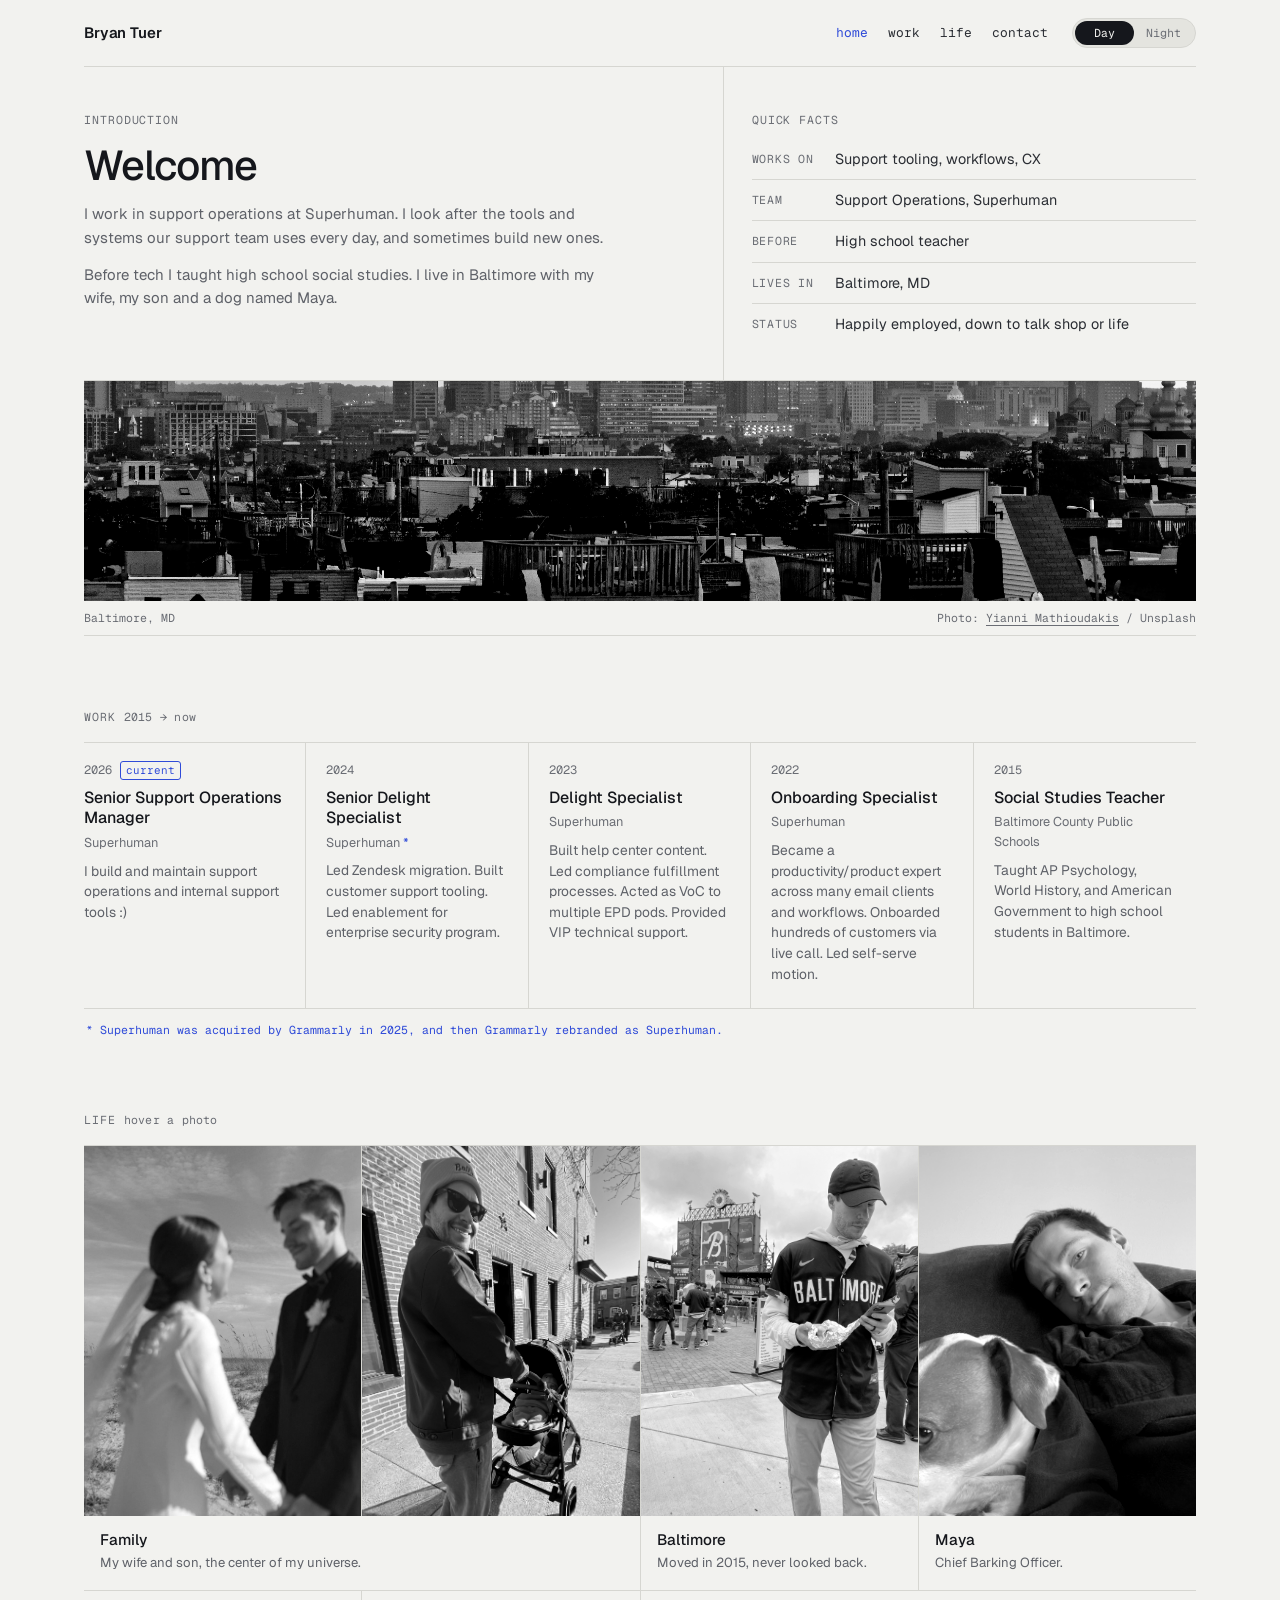
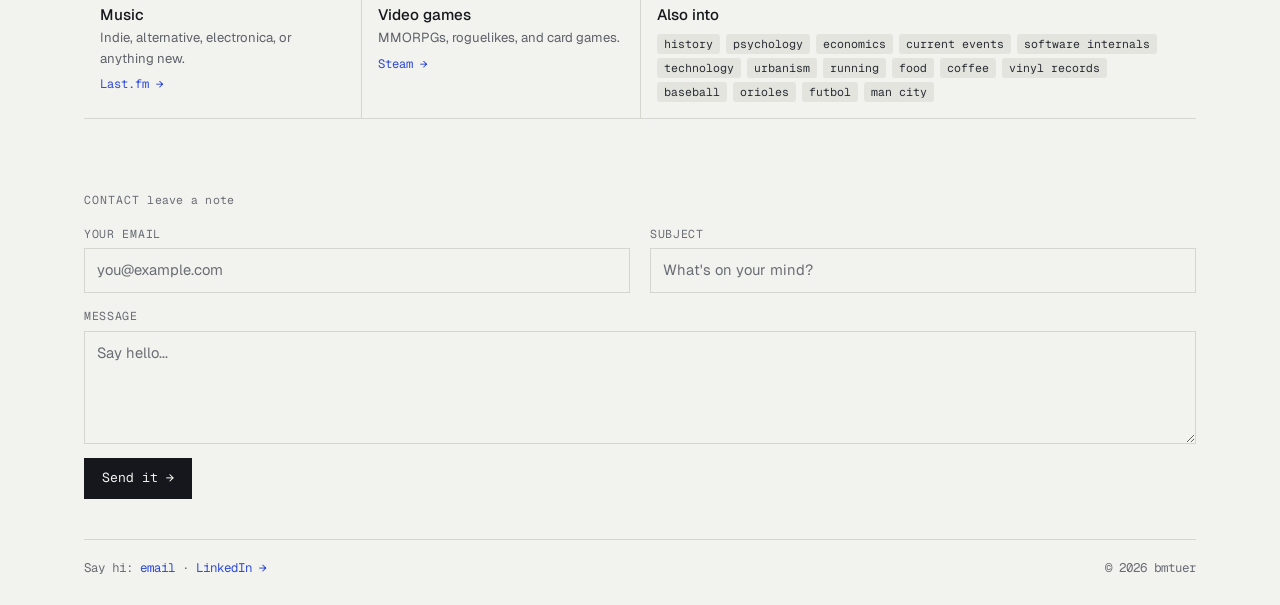
==== commit ea88abbe: "Apply Bryan's content pass - Intro: "Introduction" label, "Welcome" with cursor, new two-paragraph  " ====
--- a/index.html
+++ b/index.html
@@ -37,7 +37,7 @@
 <body>
   <div class="page">
     <header class="nav">
-      <a class="brand" href="#top">Bryan Tuer <small>support ops · baltimore</small></a>
+      <a class="brand" href="#top">Bryan Tuer</a>
       <div class="nav-right">
         <nav aria-label="Pages"><ul class="nav-links">
           <li><a href="#top" class="nav-link" data-text="home">home</a></li>
@@ -54,19 +54,20 @@
     <main>
       <section class="hero" id="top" aria-label="Intro">
         <div class="intro">
-          <p class="label">Hello</p>
-          <h1 class="statement">I build and run the systems behind support at Superhuman.<span class="cursor" aria-hidden="true"></span></h1>
-          <p class="sub">Zendesk, internal tools, help center and the behind-the-scenes plumbing that keeps a support team fast. Before tech, I taught high school social studies.</p>
+          <p class="label">Introduction</p>
+          <h1 class="statement">Welcome<span class="cursor" aria-hidden="true"></span></h1>
+          <p class="sub">I work in support operations at Superhuman. I look after the tools and systems our support team uses every day, and sometimes build new ones.</p>
+          <p class="sub">Before tech I taught high school social studies. I live in Baltimore with my wife, my son and a dog named Maya.</p>
         </div>
 
         <div class="facts">
           <h2 class="label">Quick facts</h2>
           <dl>
-            <dt>Works on</dt><dd>Support tooling, workflows, help center</dd>
-            <dt>Team</dt><dd>Support operations, Superhuman</dd>
+            <dt>Works on</dt><dd>Support tooling, workflows, CX</dd>
+            <dt>Team</dt><dd>Support Operations, Superhuman</dd>
             <dt>Before</dt><dd>High school teacher</dd>
             <dt>Lives in</dt><dd>Baltimore, MD</dd>
-            <dt>Open to</dt><dd>Talking shop about support ops</dd>
+            <dt>Status</dt><dd>Happily employed, down to talk shop or life</dd>
           </dl>
         </div>
 
@@ -84,73 +85,72 @@
 
       <section class="section" id="work" aria-labelledby="work-title">
         <div class="section-head">
-          <p class="label">Work <span class="meta">2015 → now</span></p>
-          <h2 class="lede" id="work-title">From live onboarding calls to running the tools support runs on, after a first career teaching high school.</h2>
+          <h2 class="label" id="work-title">Work <span class="meta">2015 → now</span></h2>
         </div>
         <div class="track">
           <article class="job">
             <header><span class="yr">2026</span><span class="now">current</span></header>
             <h3>Senior Support Operations Manager</h3>
             <span class="co">Superhuman</span>
-            <p>Running and building support operations and internal tools.</p>
+            <p>I build and maintain support operations and internal support tools :)</p>
           </article>
           <article class="job">
             <header><span class="yr">2024</span></header>
             <h3>Senior Delight Specialist</h3>
-            <span class="co">Superhuman</span>
-            <p>Led the Zendesk migration, built custom support tools, ran enablement for the enterprise security program.</p>
+            <span class="co">Superhuman<a class="fn-mark" href="#fn-rebrand" aria-label="Footnote">*</a></span>
+            <p>Led Zendesk migration. Built customer support tooling. Led enablement for enterprise security program.</p>
           </article>
           <article class="job">
             <header><span class="yr">2023</span></header>
             <h3>Delight Specialist</h3>
             <span class="co">Superhuman</span>
-            <p>VIP technical support, help center content, compliance, voice of the customer to product teams.</p>
+            <p>Built help center content. Led compliance fulfillment processes. Acted as VoC to multiple EPD pods. Provided VIP technical support.</p>
           </article>
           <article class="job">
             <header><span class="yr">2022</span></header>
             <h3>Onboarding Specialist</h3>
             <span class="co">Superhuman</span>
-            <p>Onboarded hundreds of customers on live calls.</p>
+            <p>Became a productivity/product expert across many email clients and workflows. Onboarded hundreds of customers via live call. Led self-serve motion.</p>
           </article>
           <article class="job">
             <header><span class="yr">2015</span></header>
             <h3>Social Studies Teacher</h3>
             <span class="co">Baltimore County Public Schools</span>
-            <p>AP Psychology, World History, American Government.</p>
+            <p>Taught AP Psychology, World History, and American Government to high school students in Baltimore.</p>
           </article>
         </div>
+        <p class="footnote" id="fn-rebrand"><span class="fn-mark" aria-hidden="true">*</span> Superhuman was acquired by Grammarly in 2025, and then Grammarly rebranded as Superhuman.</p>
       </section>
 
       <section class="section" id="life" aria-labelledby="life-title">
         <div class="section-head">
-          <p class="label">Life <span class="meta">hover a photo</span></p>
-          <h2 class="lede" id="life-title">The off-hours version.</h2>
+          <h2 class="label" id="life-title">Life <span class="meta">hover a photo</span></h2>
         </div>
         <div class="life-grid">
           <div class="cell wide reveal" tabindex="0">
             <div class="pic-pair">
-              <div class="pic"><img src="assets/images/family.jpg" alt="Bryan and his wife" loading="lazy" style="object-position: center 40%;" /><canvas class="dither" data-src="assets/images/family.jpg" data-y="0.4" width="120" height="90" aria-hidden="true"></canvas></div>
-              <div class="pic"><img src="assets/images/son.jpg" alt="Bryan's son" loading="lazy" style="object-position: center 30%;" /><canvas class="dither" data-src="assets/images/son.jpg" data-y="0.3" width="120" height="90" aria-hidden="true"></canvas></div>
+              <div class="pic"><img src="assets/images/family.jpg" alt="Bryan and his wife" loading="lazy" style="object-position: center 40%;" /><canvas class="dither" data-src="assets/images/family.jpg" data-y="0.4" width="90" height="120" aria-hidden="true"></canvas></div>
+              <div class="pic"><img src="assets/images/son.jpg" alt="Bryan with his son in a stroller" loading="lazy" style="object-position: center 20%;" /><canvas class="dither" data-src="assets/images/son.jpg" data-y="0.2" width="90" height="120" aria-hidden="true"></canvas></div>
             </div>
             <div class="cell-text"><h3>Family</h3><p>My wife and son, the center of my universe.</p></div>
           </div>
           <div class="cell reveal" tabindex="0">
-            <div class="pic"><img src="assets/images/baltimore.jpg" alt="Bryan in Baltimore" loading="lazy" /><canvas class="dither" data-src="assets/images/baltimore.jpg" width="120" height="90" aria-hidden="true"></canvas></div>
-            <div class="cell-text"><h3>Baltimore</h3><p>Moved here in 2015. Never looked back.</p></div>
+            <div class="pic"><img src="assets/images/baltimore.jpg" alt="Bryan in Baltimore" loading="lazy" /><canvas class="dither" data-src="assets/images/baltimore.jpg" width="90" height="120" aria-hidden="true"></canvas></div>
+            <div class="cell-text"><h3>Baltimore</h3><p>Moved in 2015, never looked back.</p></div>
           </div>
           <div class="cell reveal" tabindex="0">
-            <div class="pic"><img src="assets/images/dog.jpg" alt="Maya the dog" loading="lazy" style="object-position: 25% 70%;" /><canvas class="dither" data-src="assets/images/dog.jpg" data-x="0.25" data-y="0.7" width="120" height="90" aria-hidden="true"></canvas></div>
+            <div class="pic"><img src="assets/images/dog.jpg" alt="Maya the dog curled up with Bryan" loading="lazy" style="object-position: 69% center;" /><canvas class="dither" data-src="assets/images/dog.jpg" data-x="0.69" width="90" height="120" aria-hidden="true"></canvas></div>
             <div class="cell-text"><h3>Maya</h3><p>Chief Barking Officer.</p></div>
           </div>
           <div class="cell">
-            <div class="cell-text"><h3>Music</h3><p>Indie, alternative, electronica. Always looking for something new.</p><a class="cell-link" href="https://www.last.fm/user/terribad" target="_blank" rel="noopener">Last.fm →</a></div>
+            <div class="cell-text"><h3>Music</h3><p>Indie, alternative, electronica, or anything new.</p><a class="cell-link" href="https://www.last.fm/user/terribad" target="_blank" rel="noopener">Last.fm →</a></div>
           </div>
           <div class="cell">
-            <div class="cell-text"><h3>Video games</h3><p>MMORPGs, RPGs, roguelikes. WoW, Slay the Spire, Guild Wars, EverQuest.</p><a class="cell-link" href="https://steamcommunity.com/id/fluxist" target="_blank" rel="noopener">Steam →</a></div>
+            <div class="cell-text"><h3>Video games</h3><p>MMORPGs, roguelikes, and card games.</p><a class="cell-link" href="https://steamcommunity.com/id/fluxist" target="_blank" rel="noopener">Steam →</a></div>
           </div>
           <div class="cell wide">
             <div class="cell-text"><h3>Also into</h3>
-              <ul class="chips"><li>history</li><li>psychology</li><li>software internals</li><li>running</li><li>diner food</li><li>orioles</li><li>man city</li></ul>
+              <ul class="chips"><li>history</li><li>psychology</li><li>economics</li><li>current events</li><li>software internals</li><li>technology</li><li>urbanism</li><li>running</li><li>food</li><li>coffee</li><li>vinyl records</li><li>baseball</li><li>orioles</li><li>futbol</li><li>man city</li></ul>
             </div>
           </div>
         </div>
@@ -158,20 +158,8 @@
 
       <section class="section" id="contact" aria-labelledby="contact-title">
         <div class="section-head">
-          <p class="label">Contact</p>
-          <h2 class="lede" id="contact-title">Questions, support ops shop talk, or just saying hi.</h2>
+          <h2 class="label" id="contact-title">Contact <span class="meta">leave a note</span></h2>
         </div>
-        <div class="contact">
-          <div class="direct">
-            <h3 class="label">Direct</h3>
-            <ul>
-              <li><a href="mailto:bmtuer@gmail.com">Email <span>bmtuer@gmail.com</span></a></li>
-              <li><a href="https://www.linkedin.com/in/bryantuer/" target="_blank" rel="noopener">LinkedIn <span>in/bryantuer →</span></a></li>
-            </ul>
-          </div>
-
-          <div>
-            <h3 class="label sec-label">Leave a note</h3>
             <form class="note-form" action="https://formspree.io/f/xdawbdeq" method="POST">
               <div class="field">
                 <label for="email">Your email</label>
@@ -181,20 +169,18 @@
                 <label for="subject">Subject</label>
                 <input type="text" id="subject" name="subject" placeholder="What's on your mind?" required />
               </div>
-              <div class="field">
+              <div class="field field-wide">
                 <label for="message">Message</label>
-                <textarea id="message" name="message" rows="5" placeholder="Say hello..." required></textarea>
+                <textarea id="message" name="message" rows="4" placeholder="Say hello..." required></textarea>
               </div>
               <button type="submit" class="btn">Send it →</button>
             </form>
-          </div>
-        </div>
       </section>
     </main>
 
     <footer class="footer">
       <span>Say hi: <a href="mailto:bmtuer@gmail.com">email</a> · <a href="https://www.linkedin.com/in/bryantuer/" target="_blank" rel="noopener">LinkedIn →</a></span>
-      <span>Baltimore, MD</span>
+      <span>© 2026 bmtuer</span>
     </footer>
   </div>
 
--- a/css/style.css
+++ b/css/style.css
@@ -165,14 +165,6 @@
   letter-spacing: -0.01em;
   white-space: nowrap;
 }
-.brand small {
-  font-family: var(--f-mono);
-  font-weight: 400;
-  font-size: 0.72rem;
-  color: var(--mute);
-  margin-left: 8px;
-  letter-spacing: 0;
-}
 .nav-right { display: flex; align-items: center; gap: 12px 24px; flex-wrap: wrap; }
 .nav-links { display: flex; gap: 20px; list-style: none; font-family: var(--f-mono); font-size: 0.8rem; }
 .nav-link { text-decoration: none; color: var(--text); }
@@ -223,16 +215,6 @@
   color: var(--ink);
   text-wrap: balance;
 }
-.lede {
-  font-family: var(--f-display);
-  font-size: clamp(1.25rem, 2.4vw, 1.75rem);
-  line-height: 1.2;
-  font-weight: var(--statement-weight);
-  letter-spacing: var(--statement-track);
-  color: var(--ink);
-  max-width: 34ch;
-  text-wrap: balance;
-}
 .sub { color: var(--soft); max-width: 52ch; }
 
 /* Blinking cursor: Night only */
@@ -250,7 +232,7 @@
 
 /* ── Sections (Work / Life / Contact) ── */
 .section { padding-top: 72px; }
-.section-head { padding-bottom: 28px; display: grid; gap: 12px; }
+.section-head { padding-bottom: 16px; }
 
 /* ── Photos: grayscale (Day) / dithered (Night), real on hover ── */
 .pic { position: relative; overflow: hidden; background: var(--photo-bg); aspect-ratio: 4 / 3; }
@@ -358,7 +340,7 @@
 .track {
   display: grid;
   grid-auto-flow: column;
-  grid-auto-columns: minmax(220px, 1fr);
+  grid-auto-columns: minmax(200px, 1fr); /* all 5 fit at desktop width; scrolls below that */
   gap: var(--gap);
   overflow-x: auto;
   scrollbar-width: thin;
@@ -402,6 +384,9 @@
 [data-look="night"] .job h3 { padding: 10px 12px 0; font-size: 0.92rem; }
 [data-look="night"] .job .co { padding: 2px 12px 0; color: var(--key); font-size: 0.78rem; }
 [data-look="night"] .job p { padding: 6px 12px 14px; font-size: 0.8rem; }
+
+.fn-mark { color: var(--acc); text-decoration: none; margin-left: 2px; font-family: var(--f-mono); }
+.footnote { margin-top: 12px; font-family: var(--f-mono); font-size: 0.72rem; color: var(--acc); }
 
 /* ═══════════ Life ═══════════ */
 .life-grid {
@@ -419,6 +404,7 @@
 .cell.wide { grid-column: span 2; }
 [data-look="night"] .cell { background: var(--surface); border: 1px solid var(--line); border-radius: var(--radius); overflow: hidden; }
 
+.life-grid .pic { aspect-ratio: 3 / 4; }
 .pic-pair { display: grid; grid-template-columns: 1fr 1fr; gap: 1px; background: var(--line); }
 [data-look="night"] .pic-pair { gap: var(--gap); background: transparent; }
 .cell-text { padding: 12px 16px 16px; }
@@ -430,27 +416,9 @@
 .chips li { font-family: var(--f-mono); font-size: 0.72rem; background: var(--chip); color: var(--text); padding: 1px 7px; border-radius: 3px; }
 
 /* ═══════════ Contact ═══════════ */
-.contact { display: grid; grid-template-columns: 1fr 1.3fr; gap: 0 48px; border-top: 1px solid var(--line); padding-top: 28px; }
-[data-look="night"] .contact { border-top: 0; padding-top: 0; }
-
-.direct { display: grid; gap: 10px; align-content: start; }
-.direct ul { list-style: none; }
-.direct a {
-  display: flex;
-  justify-content: space-between;
-  align-items: baseline;
-  gap: 12px;
-  padding: 12px 0;
-  border-bottom: 1px solid var(--line);
-  text-decoration: none;
-  color: var(--ink);
-}
-.direct a span { font-family: var(--f-mono); font-size: 0.78rem; color: var(--mute); overflow-wrap: anywhere; text-align: right; }
-.direct a:hover span { color: var(--acc); }
-
-.sec-label { margin-bottom: 14px; }
-.note-form { display: grid; gap: 14px; align-content: start; }
+.note-form { display: grid; grid-template-columns: 1fr 1fr; gap: 14px 20px; align-items: start; }
 .field { display: grid; gap: 6px; }
+.field-wide { grid-column: 1 / -1; }
 .field label { font-family: var(--f-mono); font-size: 0.72rem; text-transform: uppercase; letter-spacing: 0.06em; color: var(--key); }
 [data-look="night"] .field label { text-transform: none; letter-spacing: 0; font-size: 0.82rem; }
 .field input,
@@ -463,7 +431,7 @@
   color: var(--ink);
   font-size: 0.92rem;
 }
-.field textarea { resize: vertical; min-height: 120px; }
+.field textarea { resize: vertical; min-height: 104px; }
 .field input::placeholder,
 .field textarea::placeholder { color: var(--mute); }
 .field input:focus,
@@ -549,11 +517,10 @@
 
   .life-grid { grid-template-columns: 1fr 1fr; }
 
-  .contact { grid-template-columns: 1fr; gap: 32px; }
+  .note-form { grid-template-columns: 1fr; }
 }
 
 @media (max-width: 420px) {
-  .brand small { display: none; }
   .nav-links { gap: 14px; }
 }
 
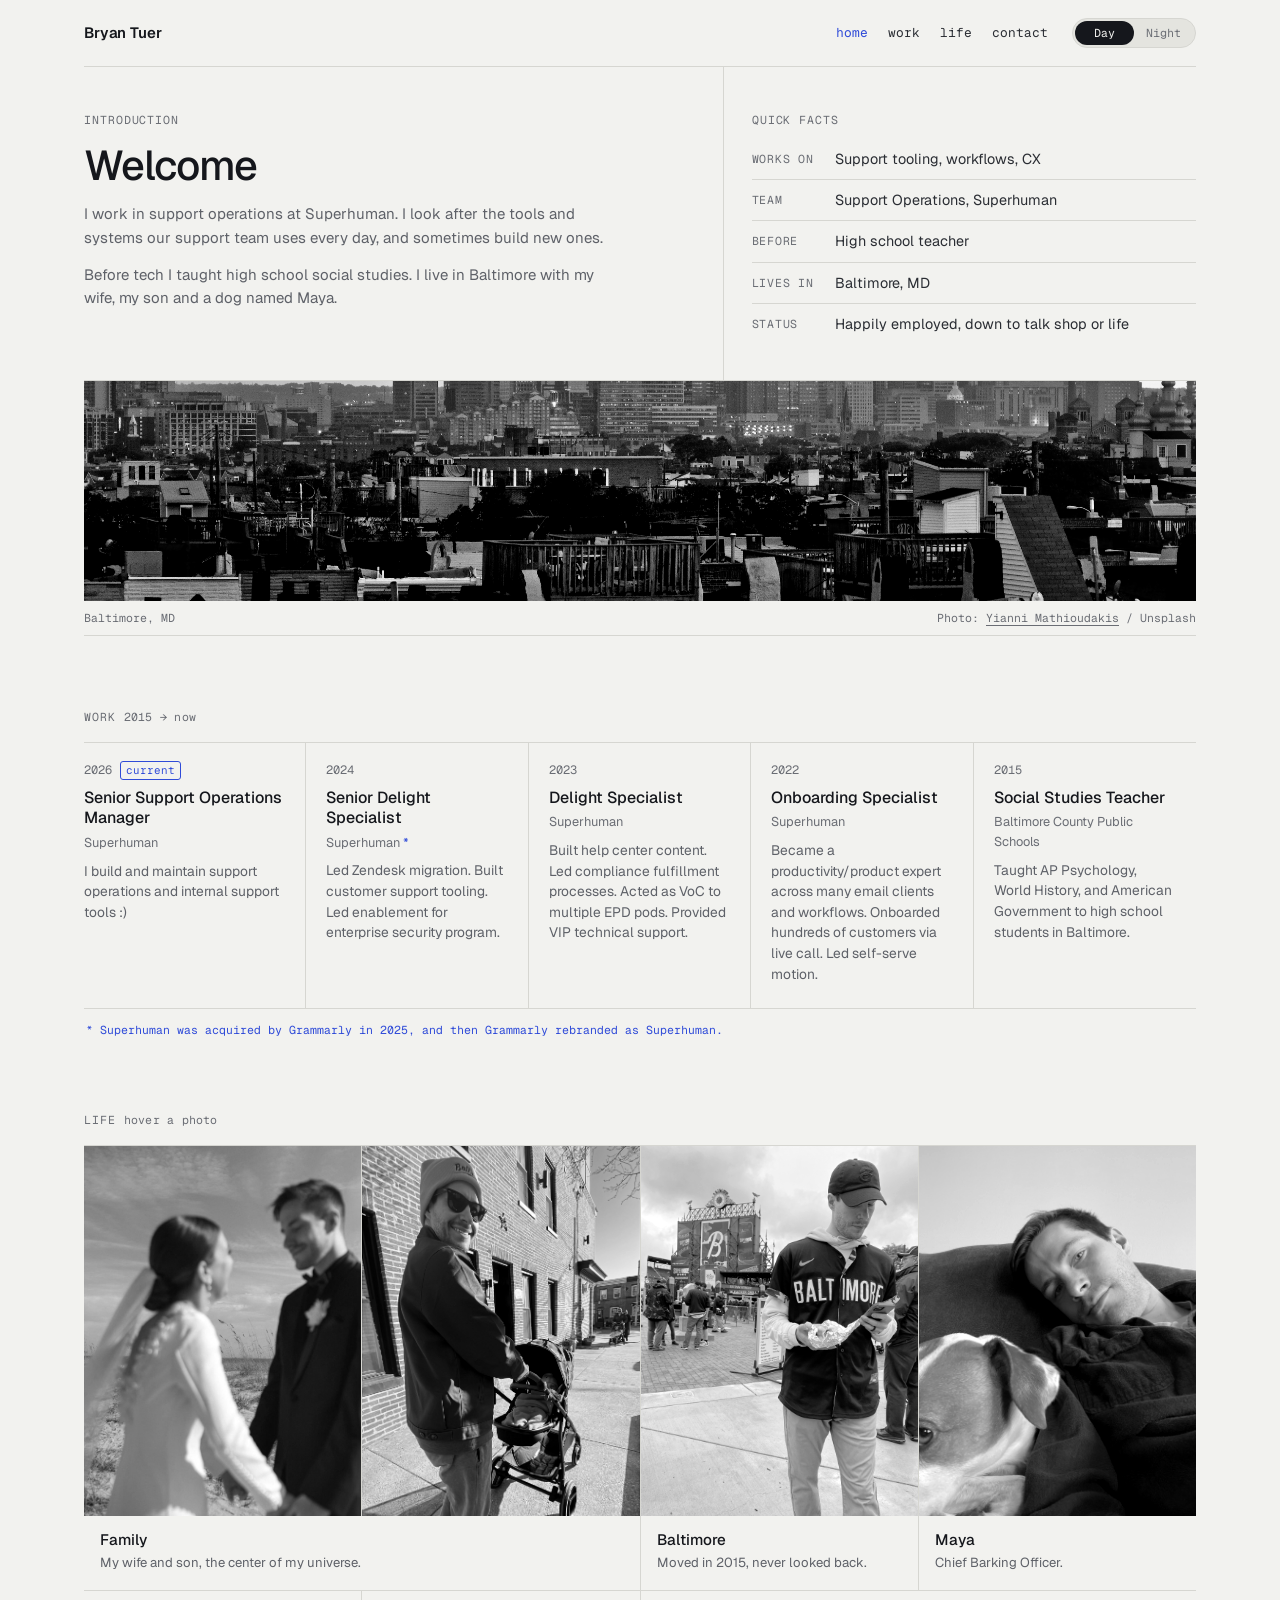
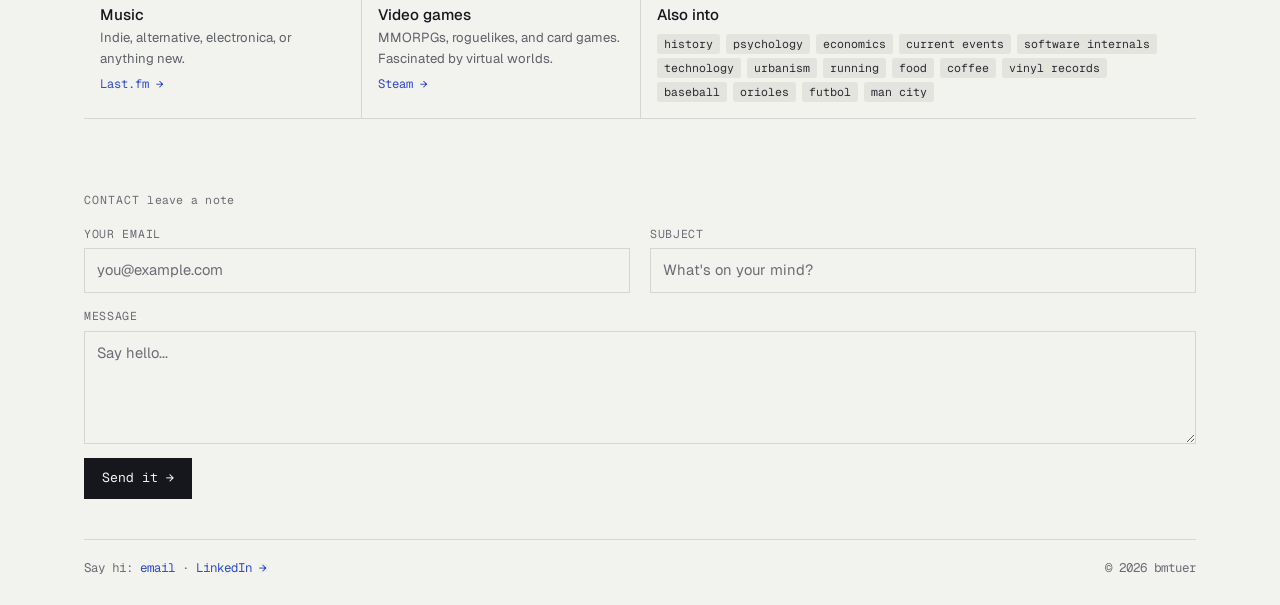
==== commit b7528d7c: "Add virtual worlds line to Video games Co-Authored-By: Claude Opus 5.5 <noreply@anthropic.com> Claud" ====
--- a/index.html
+++ b/index.html
@@ -146,7 +146,7 @@
             <div class="cell-text"><h3>Music</h3><p>Indie, alternative, electronica, or anything new.</p><a class="cell-link" href="https://www.last.fm/user/terribad" target="_blank" rel="noopener">Last.fm →</a></div>
           </div>
           <div class="cell">
-            <div class="cell-text"><h3>Video games</h3><p>MMORPGs, roguelikes, and card games.</p><a class="cell-link" href="https://steamcommunity.com/id/fluxist" target="_blank" rel="noopener">Steam →</a></div>
+            <div class="cell-text"><h3>Video games</h3><p>MMORPGs, roguelikes, and card games. Fascinated by virtual worlds.</p><a class="cell-link" href="https://steamcommunity.com/id/fluxist" target="_blank" rel="noopener">Steam →</a></div>
           </div>
           <div class="cell wide">
             <div class="cell-text"><h3>Also into</h3>
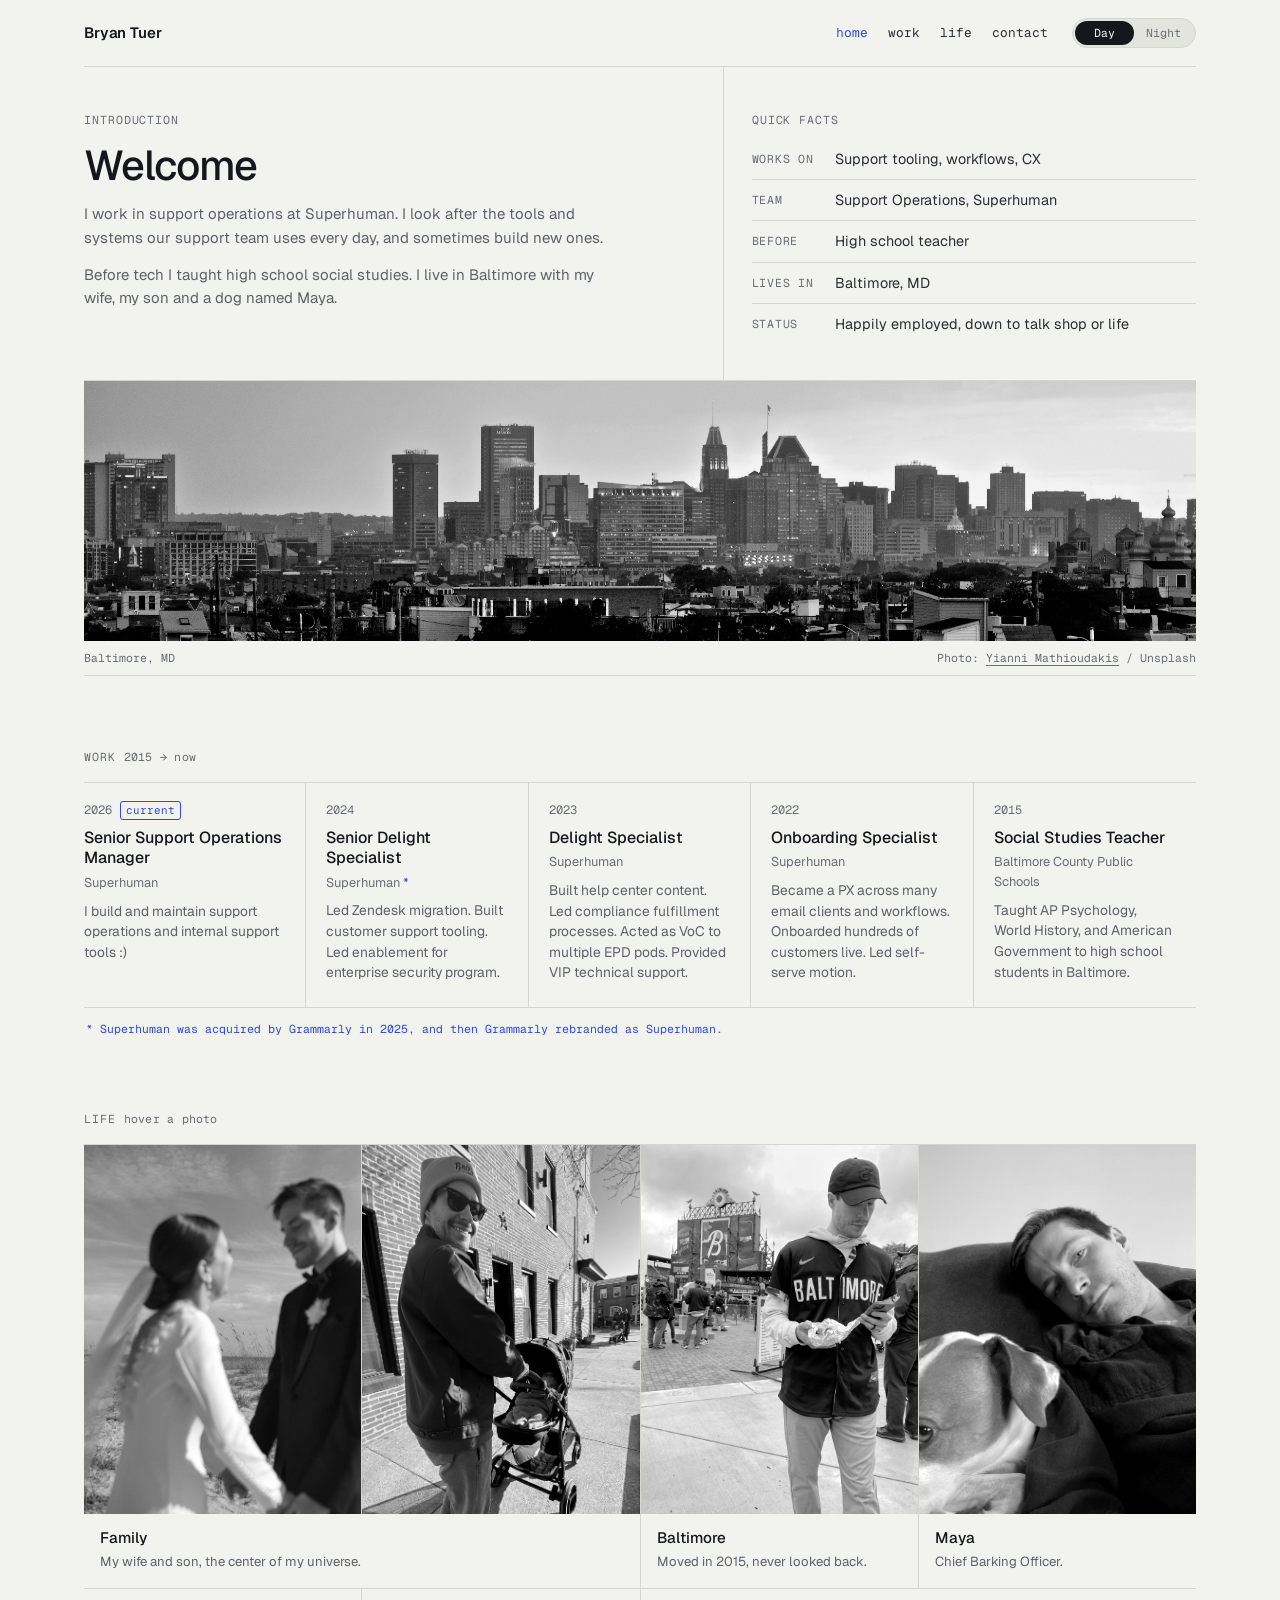
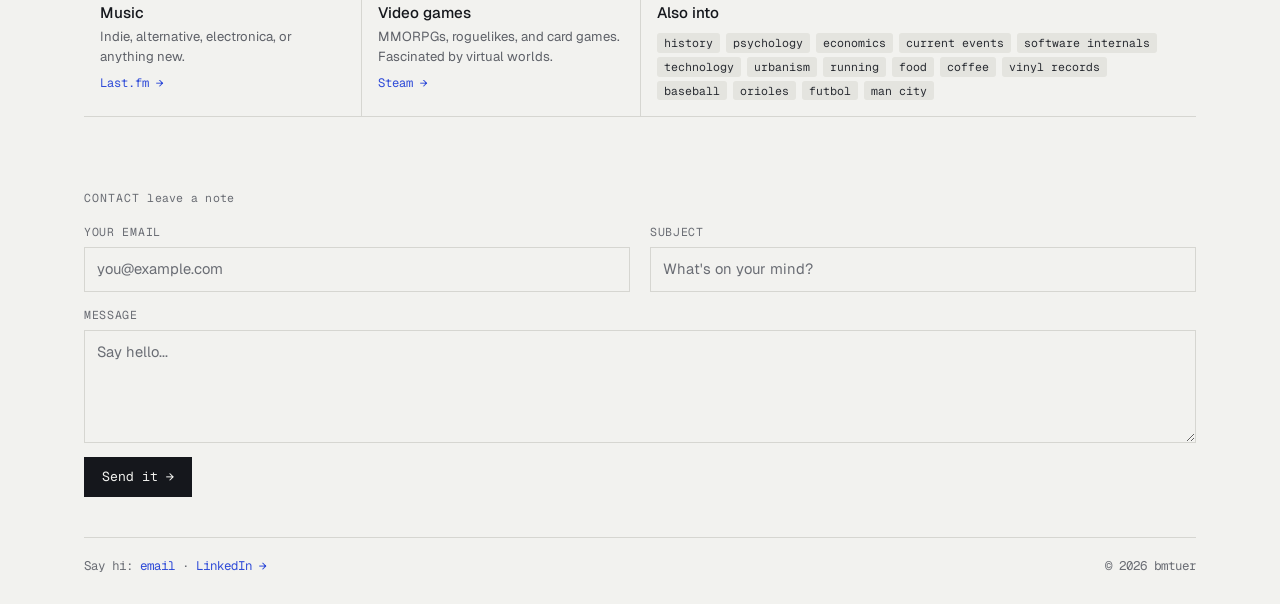
==== commit 2785896e: "Tighten 2022 Onboarding Specialist description Co-Authored-By: Claude Opus 5.5 <noreply@anthropic.co" ====
--- a/index.html
+++ b/index.html
@@ -110,7 +110,7 @@
             <header><span class="yr">2022</span></header>
             <h3>Onboarding Specialist</h3>
             <span class="co">Superhuman</span>
-            <p>Became a productivity/product expert across many email clients and workflows. Onboarded hundreds of customers via live call. Led self-serve motion.</p>
+            <p>Became a PX across many email clients and workflows. Onboarded hundreds of customers live. Led self-serve motion.</p>
           </article>
           <article class="job">
             <header><span class="yr">2015</span></header>
--- a/css/style.css
+++ b/css/style.css
@@ -313,8 +313,10 @@
   border-top: 1px solid var(--line);
   view-transition-name: photo;
 }
-.hero-photo .pic { aspect-ratio: auto; height: 220px; }
-.hero-photo .pic img,
+.hero-photo .pic { aspect-ratio: auto; height: 260px; }
+/* Day's wide strip sits higher to keep the skyline in; Night's tall column
+   (the canvas, cropped by data-y in the HTML) keeps the rooftops. */
+.hero-photo .pic img { object-position: center 40%; }
 .hero-photo .pic canvas { object-position: center 62%; }
 .hero-photo figcaption {
   display: flex;
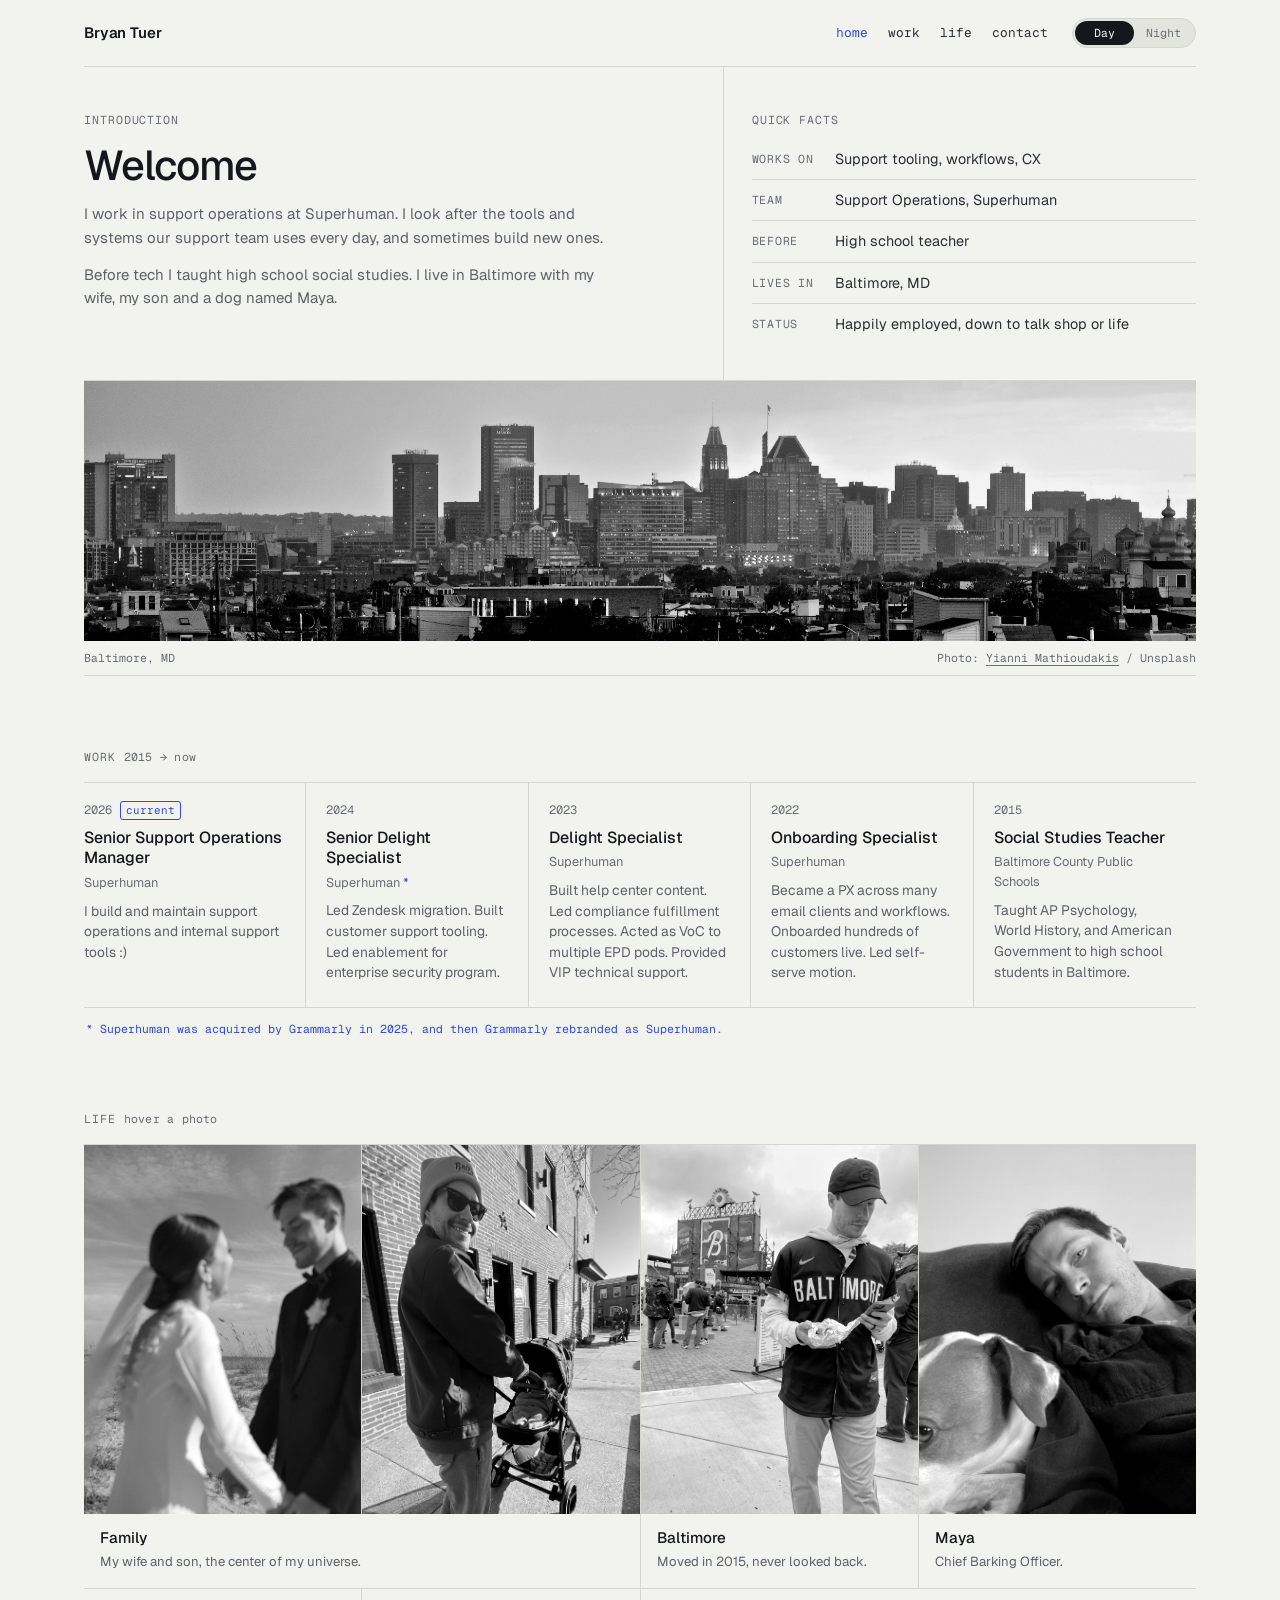
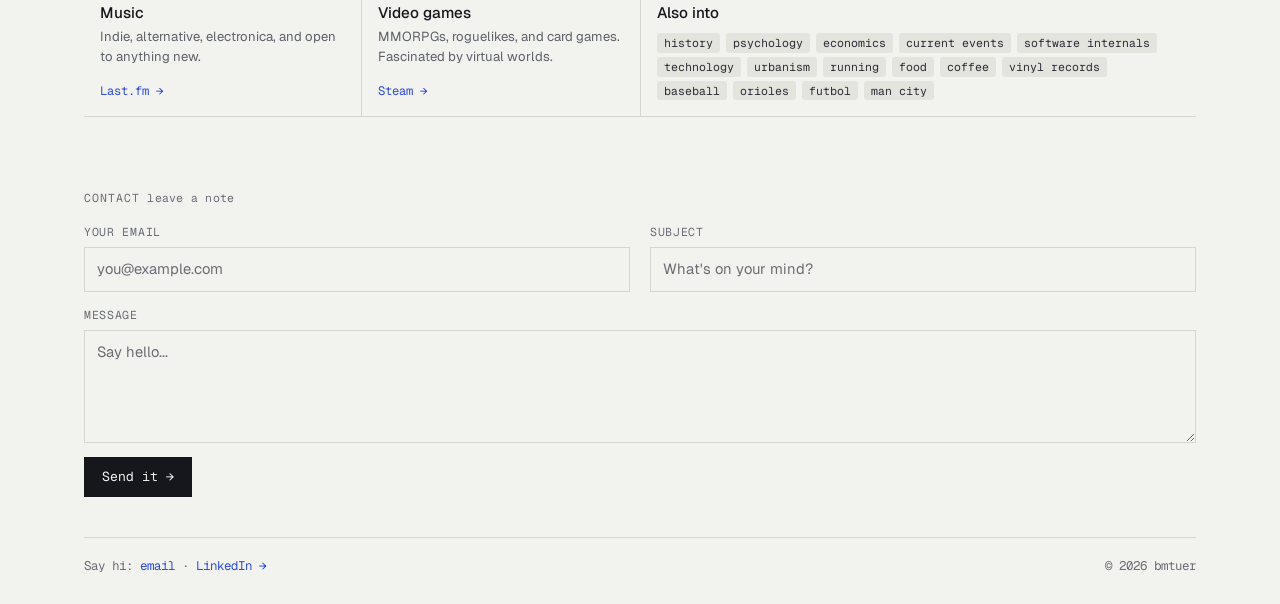
==== commit 0db6fd2d: "Update Music tile copy Co-Authored-By: Claude Opus 5.5 <noreply@anthropic.com> Claude-Session: https" ====
--- a/index.html
+++ b/index.html
@@ -143,7 +143,7 @@
             <div class="cell-text"><h3>Maya</h3><p>Chief Barking Officer.</p></div>
           </div>
           <div class="cell">
-            <div class="cell-text"><h3>Music</h3><p>Indie, alternative, electronica, or anything new.</p><a class="cell-link" href="https://www.last.fm/user/terribad" target="_blank" rel="noopener">Last.fm →</a></div>
+            <div class="cell-text"><h3>Music</h3><p>Indie, alternative, electronica, and open to anything new.</p><a class="cell-link" href="https://www.last.fm/user/terribad" target="_blank" rel="noopener">Last.fm →</a></div>
           </div>
           <div class="cell">
             <div class="cell-text"><h3>Video games</h3><p>MMORPGs, roguelikes, and card games. Fascinated by virtual worlds.</p><a class="cell-link" href="https://steamcommunity.com/id/fluxist" target="_blank" rel="noopener">Steam →</a></div>
--- a/css/style.css
+++ b/css/style.css
@@ -409,10 +409,10 @@
 .life-grid .pic { aspect-ratio: 3 / 4; }
 .pic-pair { display: grid; grid-template-columns: 1fr 1fr; gap: 1px; background: var(--line); }
 [data-look="night"] .pic-pair { gap: var(--gap); background: transparent; }
-.cell-text { padding: 12px 16px 16px; }
+.cell-text { padding: 12px 16px 16px; flex: 1; display: flex; flex-direction: column; }
 .cell h3 { font-family: var(--f-display); font-size: 0.95rem; font-weight: 500; color: var(--ink); }
 .cell p { margin-top: 2px; font-size: 0.82rem; color: var(--soft); }
-.cell-link { display: inline-block; margin-top: 6px; color: var(--acc); text-decoration: none; font-family: var(--f-mono); font-size: 0.76rem; }
+.cell-link { align-self: flex-start; margin-top: auto; padding-top: 6px; color: var(--acc); text-decoration: none; font-family: var(--f-mono); font-size: 0.76rem; }
 .cell-link:hover { text-decoration: underline; text-underline-offset: 3px; }
 .chips { list-style: none; display: flex; flex-wrap: wrap; gap: 4px 6px; margin-top: 8px; }
 .chips li { font-family: var(--f-mono); font-size: 0.72rem; background: var(--chip); color: var(--text); padding: 1px 7px; border-radius: 3px; }
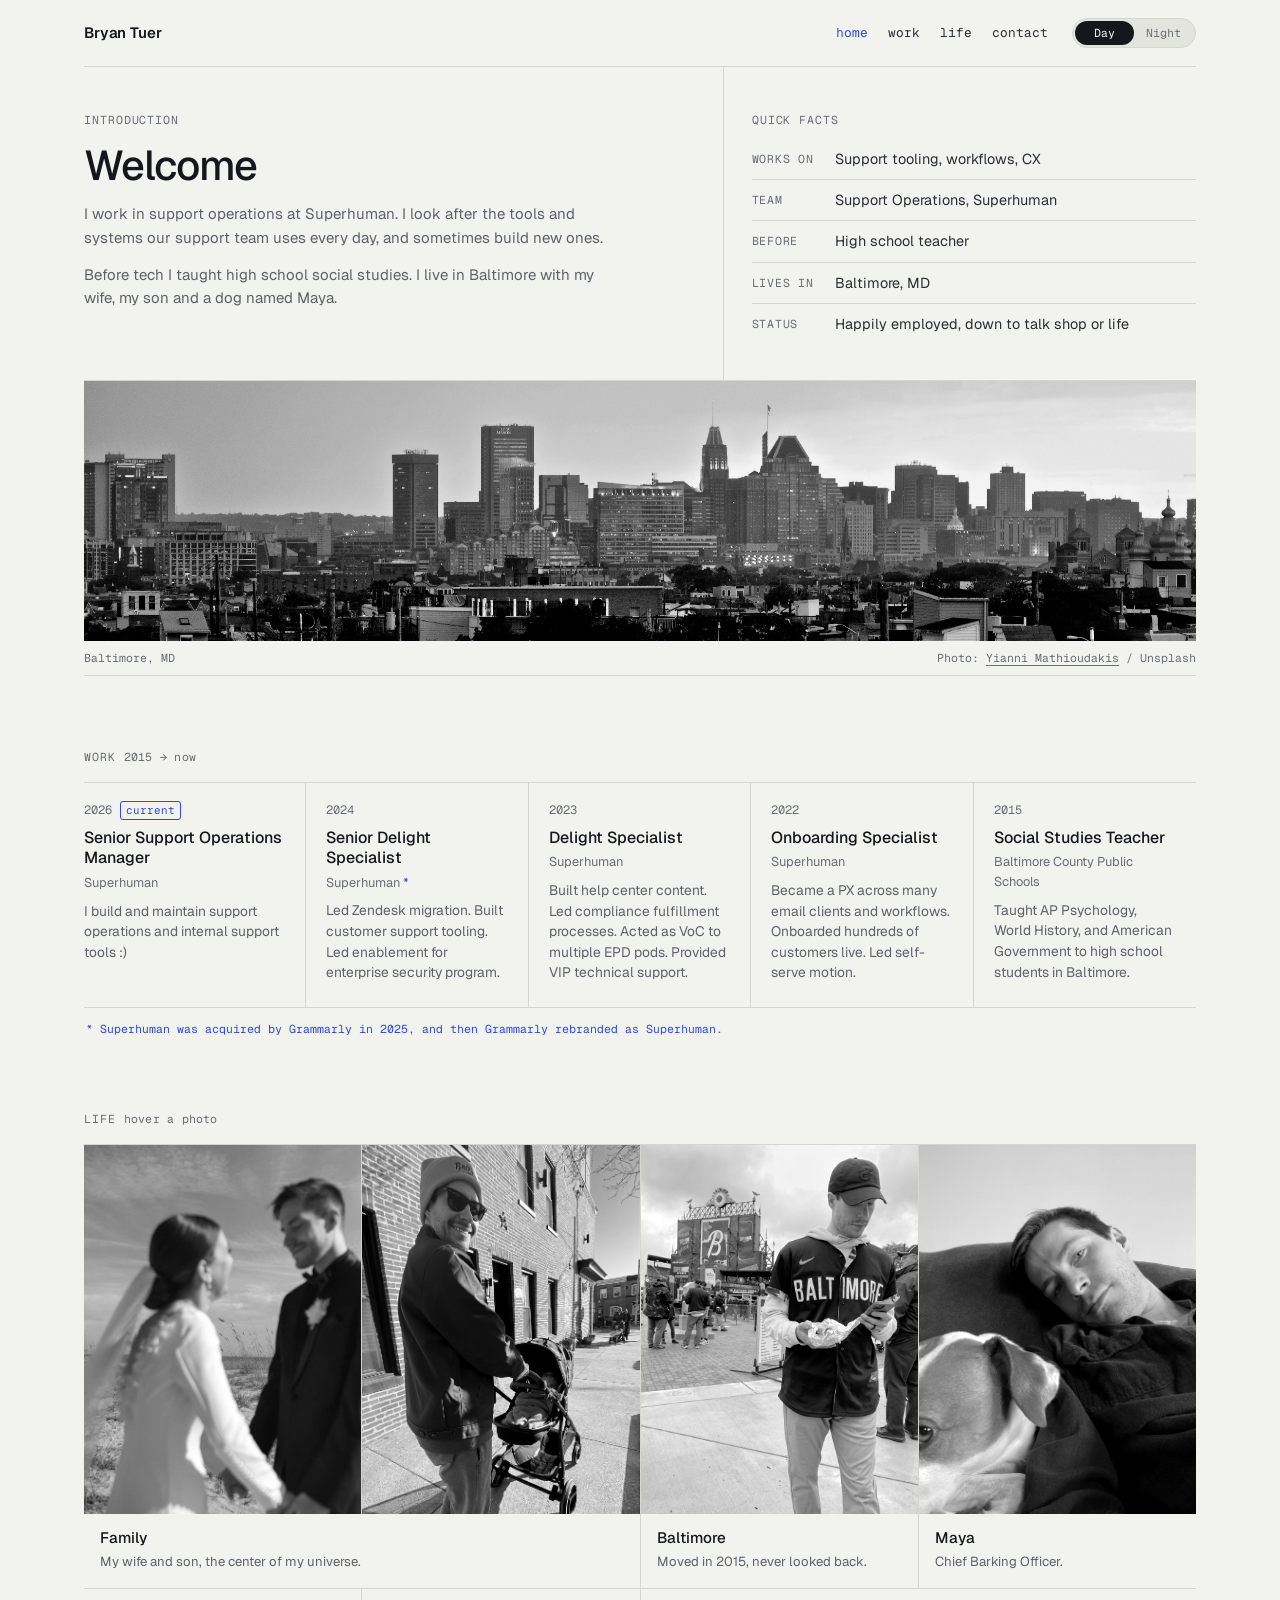
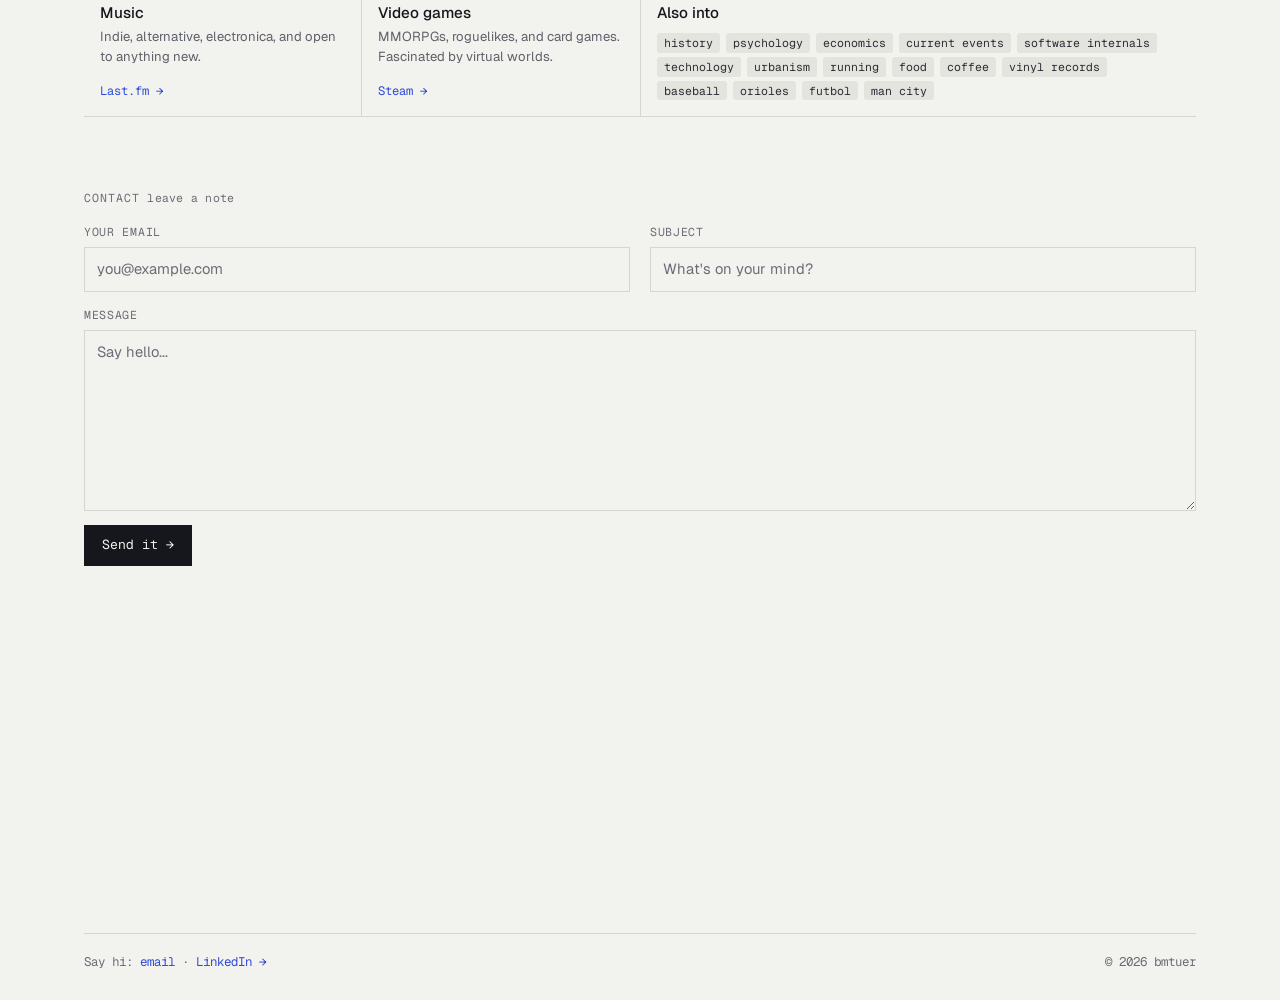
==== commit 6afae6e5: "Fix nav jumps and highlight; polish Life photos Nav: - Last section gets a viewport-based min-height" ====
--- a/index.html
+++ b/index.html
@@ -124,22 +124,22 @@
 
       <section class="section" id="life" aria-labelledby="life-title">
         <div class="section-head">
-          <h2 class="label" id="life-title">Life <span class="meta">hover a photo</span></h2>
+          <h2 class="label" id="life-title">Life <span class="meta hint-hover">hover a photo</span><span class="meta hint-tap">tap a photo</span></h2>
         </div>
         <div class="life-grid">
           <div class="cell wide reveal" tabindex="0">
             <div class="pic-pair">
-              <div class="pic"><img src="assets/images/family.jpg" alt="Bryan and his wife" loading="lazy" style="object-position: center 40%;" /><canvas class="dither" data-src="assets/images/family.jpg" data-y="0.4" width="90" height="120" aria-hidden="true"></canvas></div>
-              <div class="pic"><img src="assets/images/son.jpg" alt="Bryan with his son in a stroller" loading="lazy" style="object-position: center 20%;" /><canvas class="dither" data-src="assets/images/son.jpg" data-y="0.2" width="90" height="120" aria-hidden="true"></canvas></div>
+              <div class="pic"><img src="assets/images/family.jpg" alt="Bryan and his wife" loading="lazy" style="object-position: center 40%;" /><canvas class="dither" data-src="assets/images/family.jpg" data-y="0.4" width="180" height="240" aria-hidden="true"></canvas></div>
+              <div class="pic"><img src="assets/images/son.jpg" alt="Bryan with his son in a stroller" loading="lazy" style="object-position: center 20%;" /><canvas class="dither" data-src="assets/images/son.jpg" data-y="0.2" width="180" height="240" aria-hidden="true"></canvas></div>
             </div>
             <div class="cell-text"><h3>Family</h3><p>My wife and son, the center of my universe.</p></div>
           </div>
           <div class="cell reveal" tabindex="0">
-            <div class="pic"><img src="assets/images/baltimore.jpg" alt="Bryan in Baltimore" loading="lazy" /><canvas class="dither" data-src="assets/images/baltimore.jpg" width="90" height="120" aria-hidden="true"></canvas></div>
+            <div class="pic"><img src="assets/images/baltimore.jpg" alt="Bryan in Baltimore" loading="lazy" /><canvas class="dither" data-src="assets/images/baltimore.jpg" width="180" height="240" aria-hidden="true"></canvas></div>
             <div class="cell-text"><h3>Baltimore</h3><p>Moved in 2015, never looked back.</p></div>
           </div>
           <div class="cell reveal" tabindex="0">
-            <div class="pic"><img src="assets/images/dog.jpg" alt="Maya the dog curled up with Bryan" loading="lazy" style="object-position: 69% center;" /><canvas class="dither" data-src="assets/images/dog.jpg" data-x="0.69" width="90" height="120" aria-hidden="true"></canvas></div>
+            <div class="pic"><img src="assets/images/dog.jpg" alt="Maya the dog curled up with Bryan" loading="lazy" style="object-position: 69% center;" /><canvas class="dither" data-src="assets/images/dog.jpg" data-x="0.69" width="180" height="240" aria-hidden="true"></canvas></div>
             <div class="cell-text"><h3>Maya</h3><p>Chief Barking Officer.</p></div>
           </div>
           <div class="cell">
@@ -171,7 +171,7 @@
               </div>
               <div class="field field-wide">
                 <label for="message">Message</label>
-                <textarea id="message" name="message" rows="4" placeholder="Say hello..." required></textarea>
+                <textarea id="message" name="message" rows="7" placeholder="Say hello..." required></textarea>
               </div>
               <button type="submit" class="btn">Send it →</button>
             </form>
--- a/css/style.css
+++ b/css/style.css
@@ -167,13 +167,14 @@
 }
 .nav-right { display: flex; align-items: center; gap: 12px 24px; flex-wrap: wrap; }
 .nav-links { display: flex; gap: 20px; list-style: none; font-family: var(--f-mono); font-size: 0.8rem; }
-.nav-link { text-decoration: none; color: var(--text); }
-.nav-link:hover { color: var(--acc); }
+.nav-link { position: relative; text-decoration: none; color: var(--text); text-underline-offset: 5px; }
+.nav-link:hover { color: var(--ink); text-decoration: underline; }
 .nav-link[aria-current] { color: var(--acc); }
 [data-look="night"] .nav-link { color: var(--mute); }
-[data-look="night"] .nav-link:hover,
+[data-look="night"] .nav-link:hover { color: var(--ink); text-decoration: none; }
 [data-look="night"] .nav-link[aria-current] { color: var(--acc); }
-[data-look="night"] .nav-link[aria-current]::before { content: '> '; }
+/* The ">" marker sits outside the link box so moving it never shifts the other links */
+[data-look="night"] .nav-link[aria-current]::before { content: '>'; position: absolute; right: 100%; margin-right: 0.6ch; }
 
 /* Day / Night switch */
 .look-switch {
@@ -232,6 +233,9 @@
 
 /* ── Sections (Work / Life / Contact) ── */
 .section { padding-top: 72px; }
+/* Tall enough that the page can always scroll a clicked section to the top,
+   even on tall screens (viewport − scroll offset − footer). */
+.section:last-of-type { min-height: calc(100vh - 124px); }
 .section-head { padding-bottom: 16px; }
 
 /* ── Photos: grayscale (Day) / dithered (Night), real on hover ── */
@@ -245,13 +249,23 @@
   object-fit: cover;
 }
 .pic img { filter: grayscale(1) contrast(1.05); transition: filter 0.3s ease; }
+.hint-tap { display: none; }
 .pic canvas { image-rendering: pixelated; opacity: 0; transition: opacity 0.35s ease; }
-.reveal:hover .pic img,
+/* Hover reveals one photo at a time; keyboard focus on a cell reveals all of its photos */
+.pic:hover img,
 .reveal:focus-visible .pic img { filter: none; }
 [data-look="night"] .pic img { filter: none; }
 [data-look="night"] .pic canvas { opacity: 1; }
-[data-look="night"] .reveal:hover .pic canvas,
+[data-look="night"] .pic:hover canvas,
 [data-look="night"] .reveal:focus-visible .pic canvas { opacity: 0; }
+
+/* Touch screens: tapping a tile (it's focusable) reveals its photos */
+@media (hover: none) {
+  .hint-hover { display: none; }
+  .hint-tap { display: inline; }
+  .reveal:focus .pic img { filter: none; }
+  [data-look="night"] .reveal:focus .pic canvas { opacity: 0; }
+}
 
 /* ═══════════ Home ═══════════ */
 .hero {
@@ -433,7 +447,7 @@
   color: var(--ink);
   font-size: 0.92rem;
 }
-.field textarea { resize: vertical; min-height: 104px; }
+.field textarea { resize: vertical; min-height: 180px; }
 .field input::placeholder,
 .field textarea::placeholder { color: var(--mute); }
 .field input:focus,
@@ -516,6 +530,7 @@
 
   html { scroll-padding-top: 64px; } /* nav wraps to two rows (~99px); sections pad 56px */
   .section { padding-top: 56px; }
+  .section:last-of-type { min-height: calc(100vh - 170px); }
 
   .life-grid { grid-template-columns: 1fr 1fr; }
 
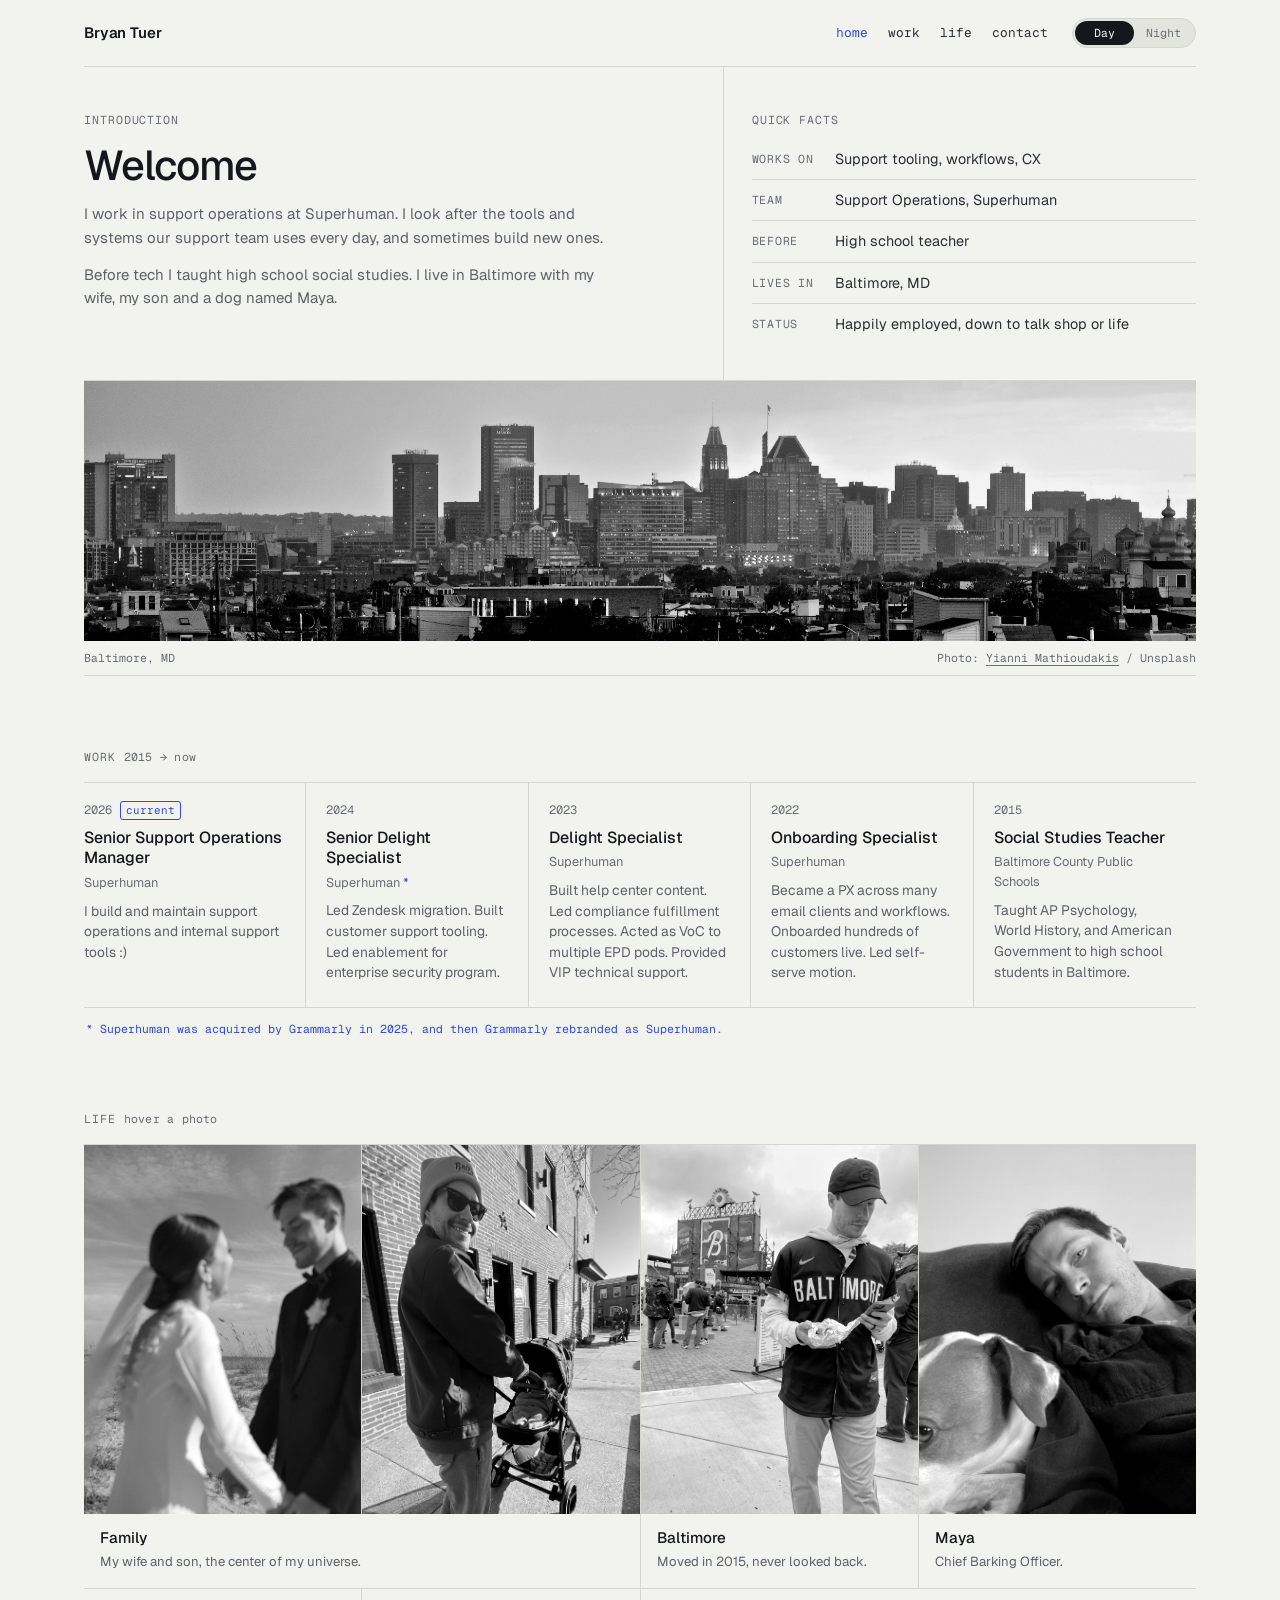
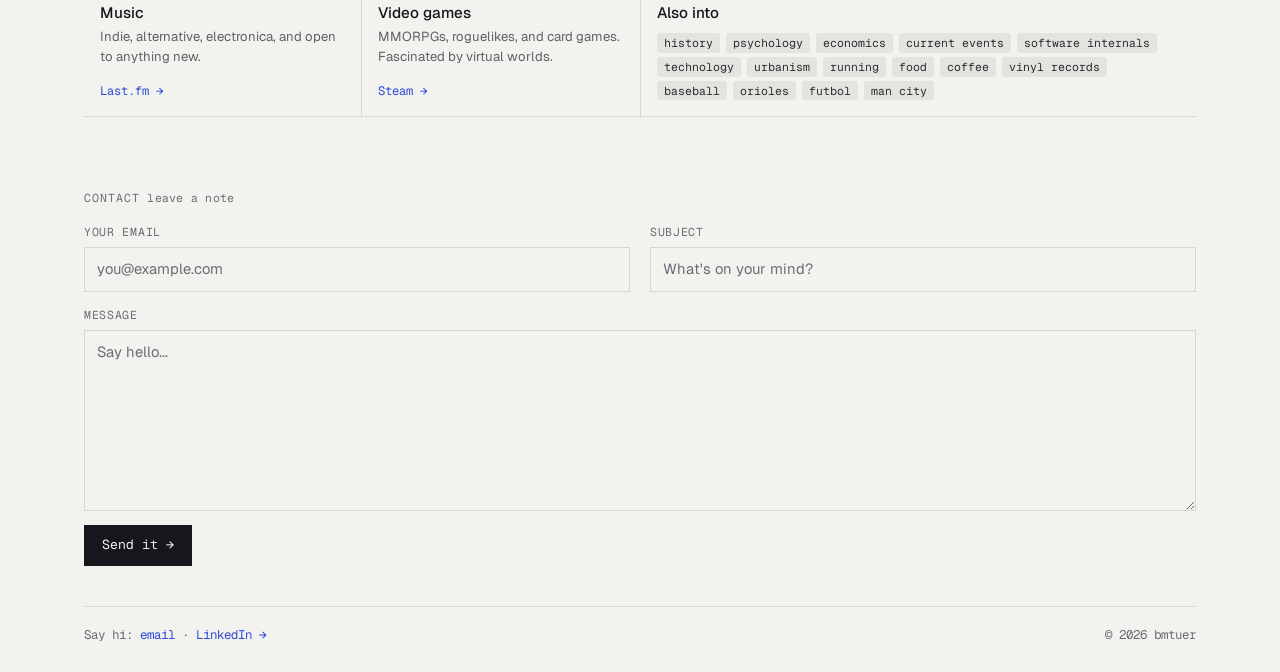
==== commit bcb77427: "Remove filler under Contact; land nav jumps as far as the page allows The min-height that let every " ====
--- a/index.html
+++ b/index.html
@@ -35,7 +35,7 @@
   <link rel="stylesheet" href="css/style.css" />
 </head>
 <body>
-  <div class="page">
+  <div class="page" id="top">
     <header class="nav">
       <a class="brand" href="#top">Bryan Tuer</a>
       <div class="nav-right">
@@ -52,7 +52,7 @@
     </header>
 
     <main>
-      <section class="hero" id="top" aria-label="Intro">
+      <section class="hero" aria-label="Intro">
         <div class="intro">
           <p class="label">Introduction</p>
           <h1 class="statement">Welcome<span class="cursor" aria-hidden="true"></span></h1>
--- a/css/style.css
+++ b/css/style.css
@@ -233,9 +233,6 @@
 
 /* ── Sections (Work / Life / Contact) ── */
 .section { padding-top: 72px; }
-/* Tall enough that the page can always scroll a clicked section to the top,
-   even on tall screens (viewport − scroll offset − footer). */
-.section:last-of-type { min-height: calc(100vh - 124px); }
 .section-head { padding-bottom: 16px; }
 
 /* ── Photos: grayscale (Day) / dithered (Night), real on hover ── */
@@ -530,7 +527,6 @@
 
   html { scroll-padding-top: 64px; } /* nav wraps to two rows (~99px); sections pad 56px */
   .section { padding-top: 56px; }
-  .section:last-of-type { min-height: calc(100vh - 170px); }
 
   .life-grid { grid-template-columns: 1fr 1fr; }
 
